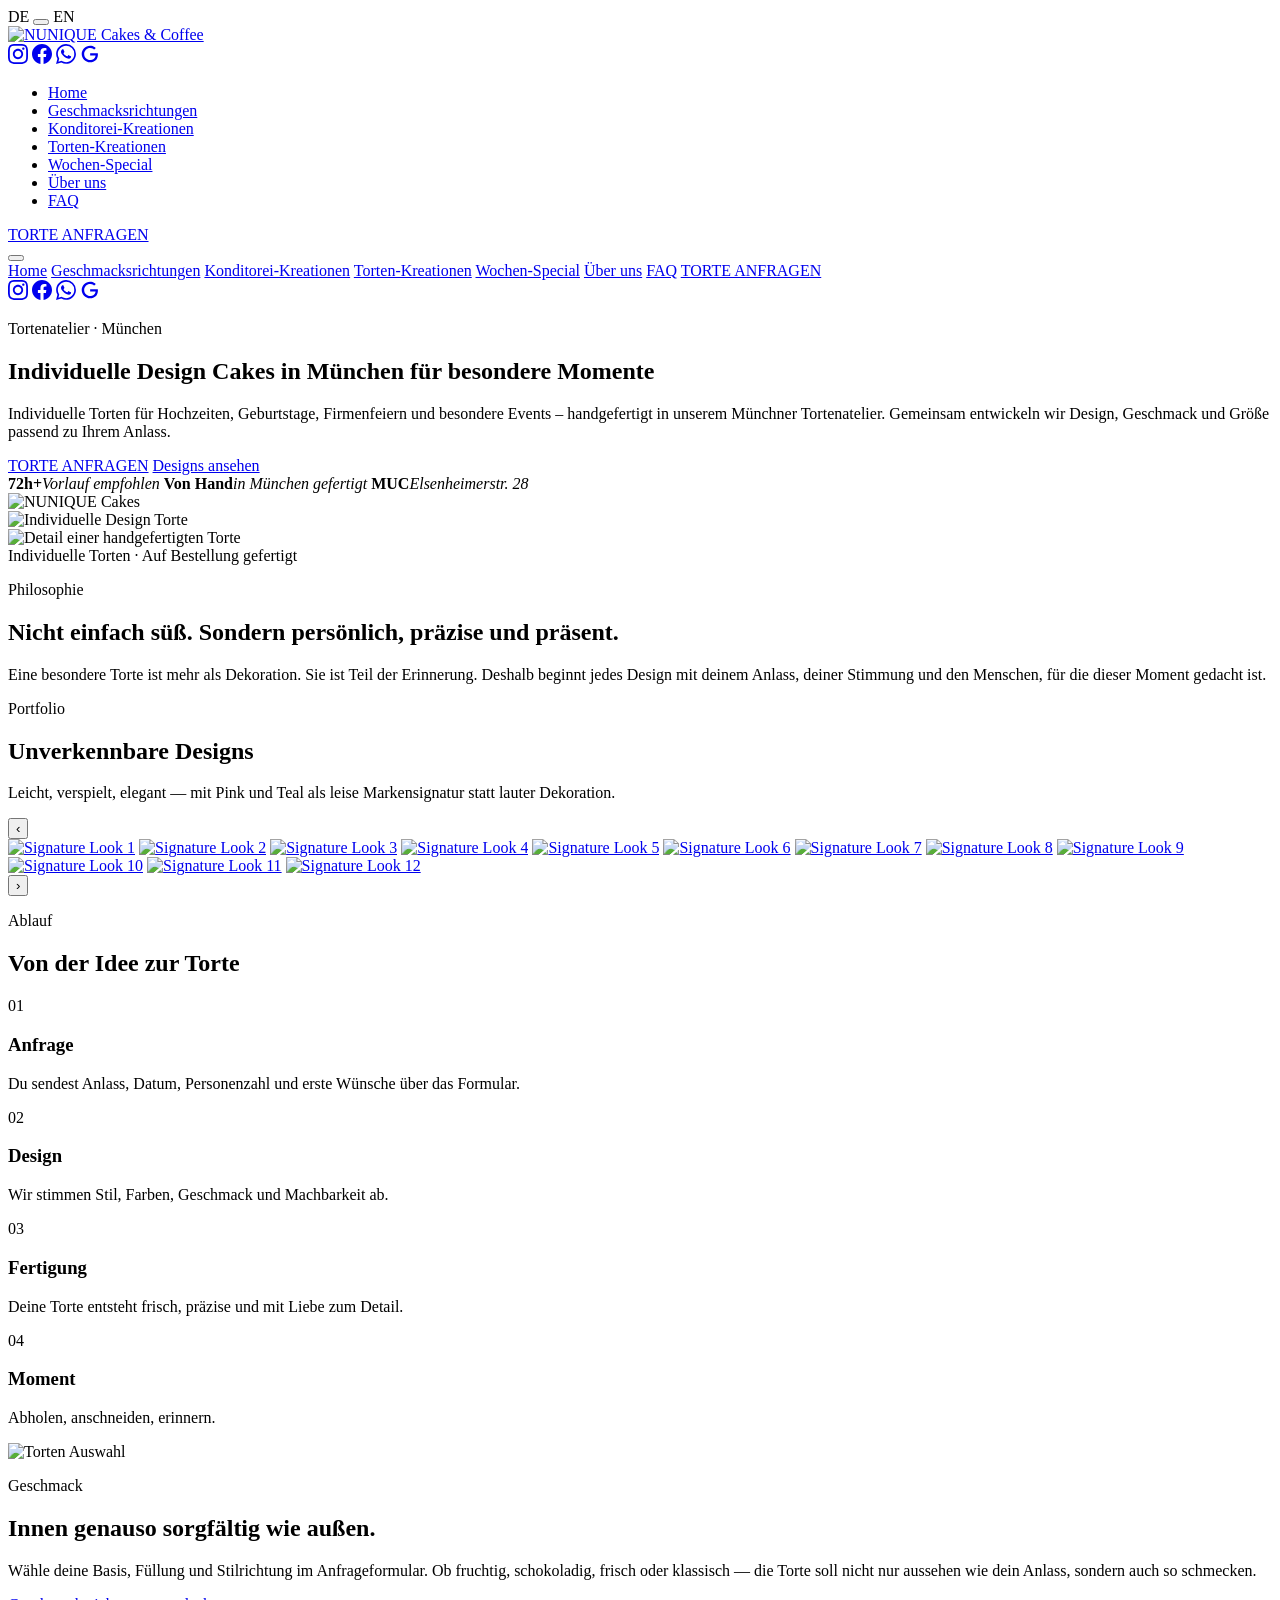
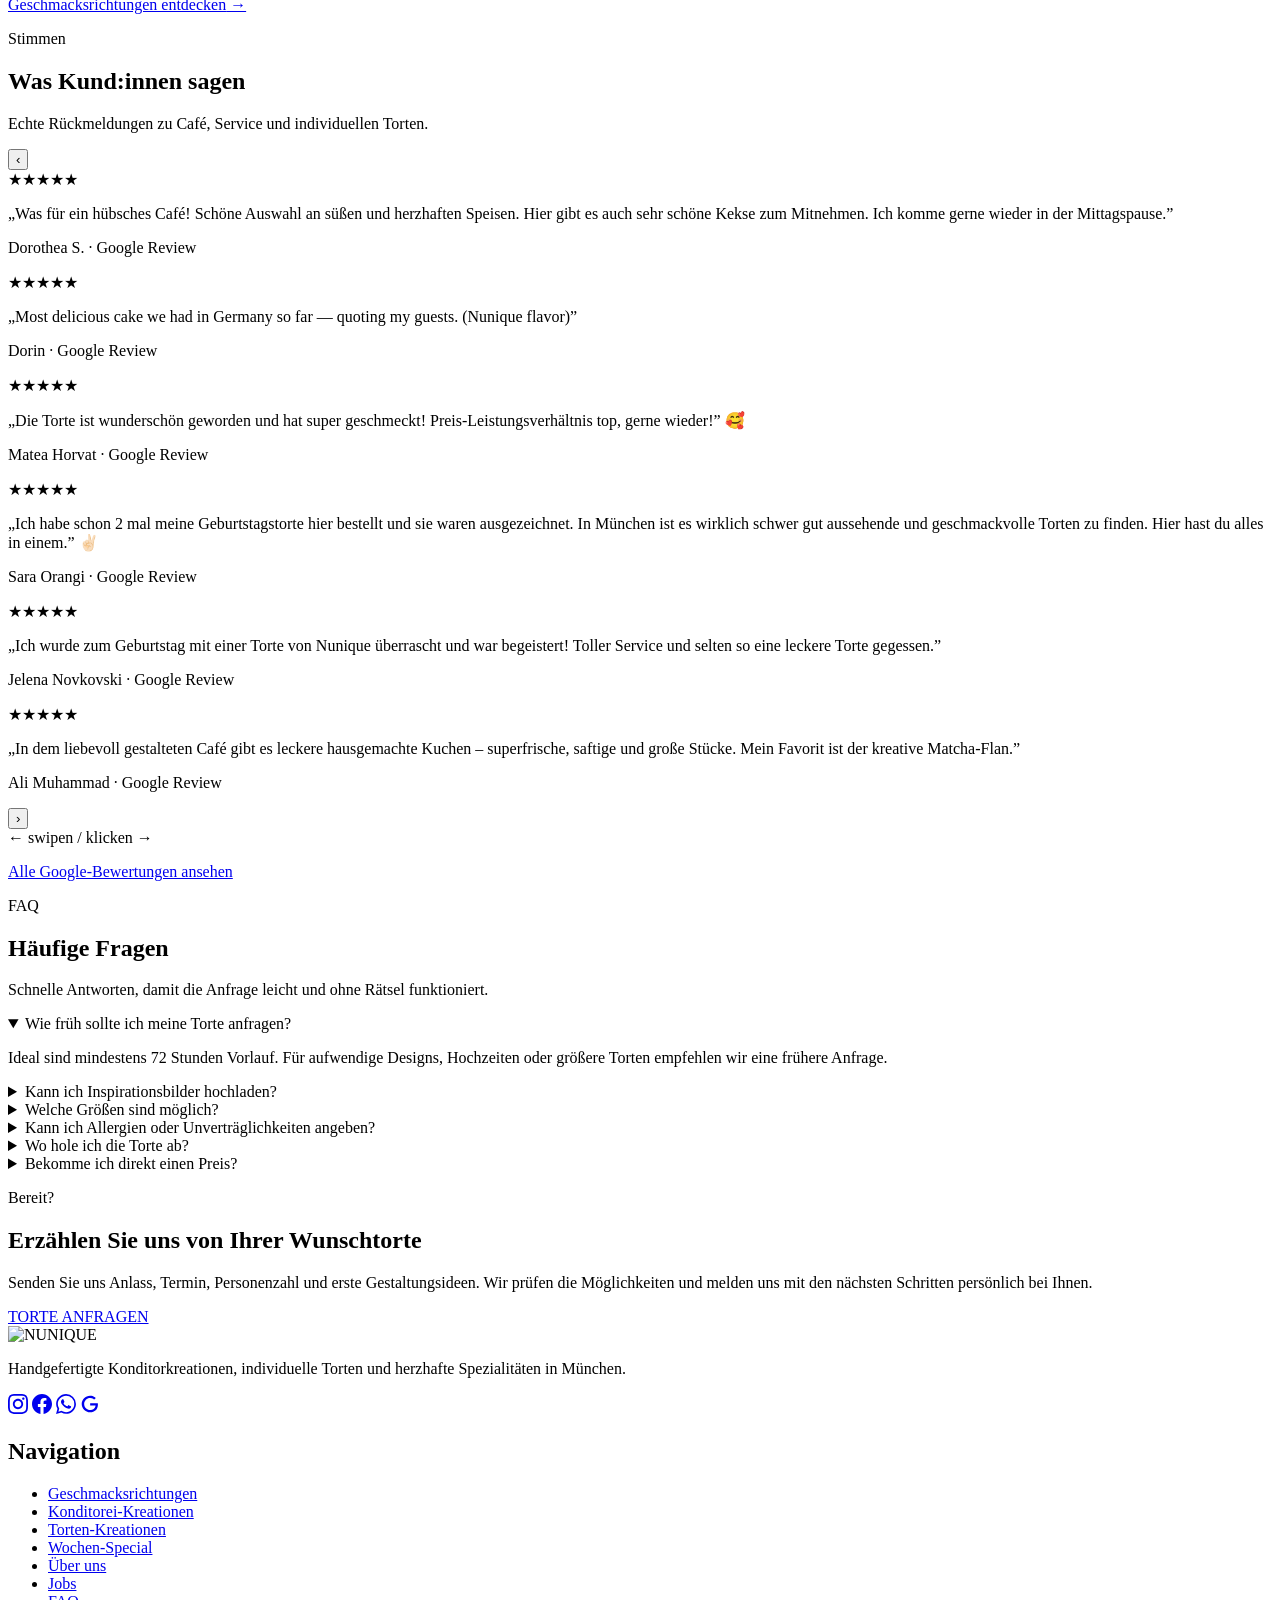
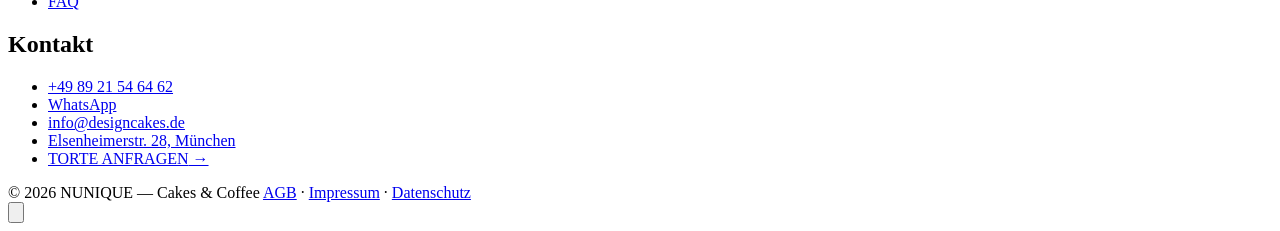
==== index.html @ f68d1206 "Remove lactose-free order option" ====
<!DOCTYPE html>

<html lang="de"><head>
<meta charset="utf-8"/>
<link href="https://munichcakes.de/" rel="canonical"/>
<link href="images/Logo_quadrat_solo.svg" rel="icon" type="image/svg+xml"/>
<meta content="width=device-width, initial-scale=1.0" name="viewport"/>
<link href="fonts/fonts.css" rel="stylesheet">
<title data-de="NUNIQUE Cakes &amp; Coffee München | Hochzeitstorten &amp; Event Cakes" data-en="NUNIQUE Cakes &amp; Coffee Munich | Wedding &amp; Event Cakes">NUNIQUE Cakes &amp; Coffee München | Hochzeitstorten &amp; Event Cakes</title>
<meta content="Handgefertigte Hochzeitstorten, individuelle Torten und Event Cakes in München für Hochzeiten, Firmenfeiern und besondere Anlässe." data-de-content="Handgefertigte Hochzeitstorten, individuelle Torten und Event Cakes in München für Hochzeiten, Firmenfeiern und besondere Anlässe." data-en-content="Handmade wedding cakes, custom cakes and event cakes in Munich for weddings, corporate celebrations and special occasions." name="description"/><meta content="summary_large_image" name="twitter:card"/><meta content="https://munichcakes.de/images/torte5.jpg" property="og:image"/><meta content="https://munichcakes.de/images/torte5.jpg" name="twitter:image"/><meta content="https://munichcakes.de/" property="og:url"/><meta content="website" property="og:type"/><meta content="Handgefertigte Hochzeitstorten, individuelle Torten und Event Cakes in München für Hochzeiten, Firmenfeiern und besondere Anlässe." data-de-content="Handgefertigte Hochzeitstorten, individuelle Torten und Event Cakes in München für Hochzeiten, Firmenfeiern und besondere Anlässe." data-en-content="Handmade wedding cakes, custom cakes and event cakes in Munich for weddings, corporate celebrations and special occasions." property="og:description"/><meta content="NUNIQUE Cakes &amp; Coffee München | Hochzeitstorten &amp; Event Cakes" data-de-content="NUNIQUE Cakes &amp; Coffee München | Hochzeitstorten &amp; Event Cakes" data-en-content="NUNIQUE Cakes &amp; Coffee Munich | Wedding &amp; Event Cakes" property="og:title"/>
<link href="style.css?v=20261020-1" rel="stylesheet"/>
<link href="atelier-iconic.css" rel="stylesheet"/>
<script>
/* Anti-flicker: apply language class before render */
(function(){
    var l=localStorage.getItem('nunique_lang');
    if(l==='en') document.documentElement.setAttribute('data-lang','en');
})();
</script>
<script id="localBusinessData" type="application/ld+json">
{
    "@context":  "https://schema.org",
    "@type":  "Bakery",
    "@id":  "https://munichcakes.de/#business",
    "name":  "NUNIQUE Cakes \u0026 Coffee",
    "url":  "https://munichcakes.de/",
    "image":  "https://munichcakes.de/images/torte5.jpg",
    "logo":  "https://munichcakes.de/images/Logo_quadrat_solo.svg",
    "email":  "info@designcakes.de",
    "telephone":  "+49 89 21 54 64 62",
    "address":  {
                    "@type":  "PostalAddress",
                    "streetAddress":  "Elsenheimerstr. 28",
                    "postalCode":  "80687",
                    "addressLocality":  "München",
                    "addressCountry":  "DE"
                },
    "areaServed":  [
                       "München",
                       "Munich",
                       "München Umgebung"
                   ],
    "servesCuisine":  [
                          "Wedding cakes",
                          "Custom cakes",
                          "Cupcakes",
                          "Patisserie",
                          "Corporate cakes",
                          "Event cakes"
                      ],
    "sameAs":  [
                   "https://www.instagram.com/nunique.cakes",
                   "https://www.facebook.com/NuniqueCakes/",
                   "https://g.page/r/Cd65igMqELdyEBM"
               ]
}
</script>
</head>
<body>
<!-- HEADER -->
<!-- SHARED HEADER START -->
<header class="site-header" id="siteHeader">
<div class="header-top">
<div class="header-top-inner">
<div class="header-lang" id="headerLang">
<span class="lang-label" id="langLabelDE">DE</span>
<button aria-checked="false" aria-label="Sprache wechseln" class="lang-toggle" id="langToggle" role="switch" type="button">
<span class="lang-toggle-thumb"></span>
</button>
<span class="lang-label" id="langLabelEN">EN</span>
</div>
<div class="header-logo">
<a class="active" href="./"><img alt="NUNIQUE Cakes &amp; Coffee" decoding="async" src="images/Logo-lang-lang.svg"/></a>
</div>
<div class="header-social">
<a aria-label="Instagram" href="https://www.instagram.com/nunique.cakes" rel="noopener" target="_blank"><svg fill="currentColor" height="20" viewbox="0 0 24 24" width="20"><path d="M12 2.163c3.204 0 3.584.012 4.85.07 3.252.148 4.771 1.691 4.919 4.919.058 1.265.069 1.645.069 4.849 0 3.205-.012 3.584-.069 4.849-.149 3.225-1.664 4.771-4.919 4.919-1.266.058-1.644.07-4.85.07-3.204 0-3.584-.012-4.849-.07-3.26-.149-4.771-1.699-4.919-4.92-.058-1.265-.07-1.644-.07-4.849 0-3.204.013-3.583.07-4.849.149-3.227 1.664-4.771 4.919-4.919 1.266-.057 1.645-.069 4.849-.069zm0-2.163c-3.259 0-3.667.014-4.947.072-4.358.2-6.78 2.618-6.98 6.98-.059 1.281-.073 1.689-.073 4.948 0 3.259.014 3.668.072 4.948.2 4.358 2.618 6.78 6.98 6.98 1.281.058 1.689.072 4.948.072 3.259 0 3.668-.014 4.948-.072 4.354-.2 6.782-2.618 6.979-6.98.059-1.28.073-1.689.073-4.948 0-3.259-.014-3.667-.072-4.947-.196-4.354-2.617-6.78-6.979-6.98-1.281-.059-1.69-.073-4.949-.073zm0 5.838c-3.403 0-6.162 2.759-6.162 6.162s2.759 6.163 6.162 6.163 6.162-2.759 6.162-6.163c0-3.403-2.759-6.162-6.162-6.162zm0 10.162c-2.209 0-4-1.79-4-4 0-2.209 1.791-4 4-4s4 1.791 4 4c0 2.21-1.791 4-4 4zm6.406-11.845c-.796 0-1.441.645-1.441 1.44s.645 1.44 1.441 1.44c.795 0 1.439-.645 1.439-1.44s-.644-1.44-1.439-1.44z"></path></svg></a>
<a aria-label="Facebook" href="https://www.facebook.com/NuniqueCakes/" rel="noopener" target="_blank"><svg fill="currentColor" height="20" viewbox="0 0 24 24" width="20"><path d="M24 12.073c0-6.627-5.373-12-12-12s-12 5.373-12 12c0 5.99 4.388 10.954 10.125 11.854v-8.385H7.078v-3.47h3.047V9.43c0-3.007 1.792-4.669 4.533-4.669 1.312 0 2.686.235 2.686.235v2.953H15.83c-1.491 0-1.956.925-1.956 1.874v2.25h3.328l-.532 3.47h-2.796v8.385C19.612 23.027 24 18.062 24 12.073z"></path></svg></a>
<a aria-label="WhatsApp" href="https://wa.me/491704742351" rel="noopener" target="_blank"><svg fill="currentColor" height="20" viewbox="0 0 24 24" width="20"><path d="M17.472 14.382c-.297-.149-1.758-.867-2.03-.967-.273-.099-.471-.148-.67.15-.197.297-.767.966-.94 1.164-.173.199-.347.223-.644.075-.297-.15-1.255-.463-2.39-1.475-.883-.788-1.48-1.761-1.653-2.059-.173-.297-.018-.458.13-.606.134-.133.298-.347.446-.52.149-.174.198-.298.298-.497.099-.198.05-.371-.025-.52-.075-.149-.669-1.612-.916-2.207-.242-.579-.487-.5-.669-.51-.173-.008-.371-.01-.57-.01-.198 0-.52.074-.792.372-.272.297-1.04 1.016-1.04 2.479 0 1.462 1.065 2.875 1.213 3.074.149.198 2.096 3.2 5.077 4.487.709.306 1.262.489 1.694.625.712.227 1.36.195 1.871.118.571-.085 1.758-.719 2.006-1.413.248-.694.248-1.289.173-1.413-.074-.124-.272-.198-.57-.347m-5.421 7.403h-.004a9.87 9.87 0 01-5.031-1.378l-.361-.214-3.741.982.998-3.648-.235-.374a9.86 9.86 0 01-1.51-5.26c.001-5.45 4.436-9.884 9.888-9.884 2.64 0 5.122 1.03 6.988 2.898a9.825 9.825 0 012.893 6.994c-.003 5.45-4.437 9.884-9.885 9.884m8.413-18.297A11.815 11.815 0 0012.05 0C5.495 0 .16 5.335.157 11.892c0 2.096.547 4.142 1.588 5.945L.057 24l6.305-1.654a11.882 11.882 0 005.683 1.448h.005c6.554 0 11.89-5.335 11.893-11.893a11.821 11.821 0 00-3.48-8.413z"></path></svg></a>
<a aria-label="Google" href="https://g.page/r/Cd65igMqELdyEBM" rel="noopener" target="_blank"><svg fill="currentColor" height="20" viewbox="0 0 24 24" width="20"><path d="M21.35 11.1H12.18V13.83H18.69C18.36 17.64 15.19 19.27 12.19 19.27C8.36 19.27 5 16.25 5 12C5 7.9 8.2 4.73 12.2 4.73C15.29 4.73 17.1 6.7 17.1 6.7L19 4.72C19 4.72 16.56 2 12.1 2C6.42 2 2.03 6.8 2.03 12C2.03 17.05 6.16 22 12.25 22C17.6 22 21.5 18.33 21.5 12.91C21.5 11.76 21.35 11.1 21.35 11.1Z"></path></svg></a>
</div>
</div>
</div>
<div class="header-nav" id="headerNav">
<div class="header-nav-inner">
<ul class="nav-links">
<li><a href="./">Home</a></li>
<li><a href="flavours"><span data-de="Geschmacksrichtungen" data-en="Flavours">Geschmacksrichtungen</span></a></li>
<li><a href="pastryshop"><span data-de="Konditorei-Kreationen" data-en="Pastry Creations">Konditorei-Kreationen</span></a></li>
<li><a href="cakeshop"><span data-de="Torten-Kreationen" data-en="Cake Creations">Torten-Kreationen</span></a></li>
<li><a href="week-special"><span data-de="Wochen-Special" data-en="Weekly Special">Wochen-Special</span></a></li>
<li><a href="about"><span data-de="Über uns" data-en="About us">Über uns</span></a></li>
<li><a href="./#faq">FAQ</a></li>
</ul>
<div class="nav-below">
<a class="nav-anfragen" href="order"><span data-de="TORTE ANFRAGEN" data-en="REQUEST A CAKE">TORTE ANFRAGEN</span></a>
</div>
</div>
</div>
<button aria-label="Menü" data-de-aria="Menü" data-en-aria="Menu" class="nav-toggle" id="navToggle">
<span></span><span></span><span></span>
</button>
</header>
<!-- SHARED HEADER END -->
<div class="nav-drawer" id="navDrawer">
<a href="./">Home</a>
<a href="flavours"><span data-de="Geschmacksrichtungen" data-en="Flavours">Geschmacksrichtungen</span></a>
<a href="pastryshop"><span data-de="Konditorei-Kreationen" data-en="Pastry Creations">Konditorei-Kreationen</span></a>
<a href="cakeshop"><span data-de="Torten-Kreationen" data-en="Cake Creations">Torten-Kreationen</span></a>
<a href="week-special"><span data-de="Wochen-Special" data-en="Weekly Special">Wochen-Special</span></a>
<a href="about"><span data-de="Über uns" data-en="About us">Über uns</span></a>
<a href="./#faq">FAQ</a>
<a class="nav-cta" href="order"><span data-de="TORTE ANFRAGEN" data-en="REQUEST A CAKE">TORTE ANFRAGEN</span></a>
<div class="drawer-social">
<a aria-label="Instagram" href="https://www.instagram.com/nunique.cakes" rel="noopener" target="_blank"><svg fill="currentColor" height="20" viewbox="0 0 24 24" width="20"><path d="M12 2.163c3.204 0 3.584.012 4.85.07 3.252.148 4.771 1.691 4.919 4.919.058 1.265.069 1.645.069 4.849 0 3.205-.012 3.584-.069 4.849-.149 3.225-1.664 4.771-4.919 4.919-1.266.058-1.644.07-4.85.07-3.204 0-3.584-.012-4.849-.07-3.26-.149-4.771-1.699-4.919-4.92-.058-1.265-.07-1.644-.07-4.849 0-3.204.013-3.583.07-4.849.149-3.227 1.664-4.771 4.919-4.919 1.266-.057 1.645-.069 4.849-.069zm0-2.163c-3.259 0-3.667.014-4.947.072-4.358.2-6.78 2.618-6.98 6.98-.059 1.281-.073 1.689-.073 4.948 0 3.259.014 3.668.072 4.948.2 4.358 2.618 6.78 6.98 6.98 1.281.058 1.689.072 4.948.072 3.259 0 3.668-.014 4.948-.072 4.354-.2 6.782-2.618 6.979-6.98.059-1.28.073-1.689.073-4.948 0-3.259-.014-3.667-.072-4.947-.196-4.354-2.617-6.78-6.979-6.98-1.281-.059-1.69-.073-4.949-.073zm0 5.838c-3.403 0-6.162 2.759-6.162 6.162s2.759 6.163 6.162 6.163 6.162-2.759 6.162-6.163c0-3.403-2.759-6.162-6.162-6.162zm0 10.162c-2.209 0-4-1.79-4-4 0-2.209 1.791-4 4-4s4 1.791 4 4c0 2.21-1.791 4-4 4zm6.406-11.845c-.796 0-1.441.645-1.441 1.44s.645 1.44 1.441 1.44c.795 0 1.439-.645 1.439-1.44s-.644-1.44-1.439-1.44z"></path></svg></a>
<a aria-label="Facebook" href="https://www.facebook.com/NuniqueCakes/" rel="noopener" target="_blank"><svg fill="currentColor" height="20" viewbox="0 0 24 24" width="20"><path d="M24 12.073c0-6.627-5.373-12-12-12s-12 5.373-12 12c0 5.99 4.388 10.954 10.125 11.854v-8.385H7.078v-3.47h3.047V9.43c0-3.007 1.792-4.669 4.533-4.669 1.312 0 2.686.235 2.686.235v2.953H15.83c-1.491 0-1.956.925-1.956 1.874v2.25h3.328l-.532 3.47h-2.796v8.385C19.612 23.027 24 18.062 24 12.073z"></path></svg></a>
<a aria-label="WhatsApp" href="https://wa.me/491704742351" rel="noopener" target="_blank"><svg fill="currentColor" height="20" viewbox="0 0 24 24" width="20"><path d="M17.472 14.382c-.297-.149-1.758-.867-2.03-.967-.273-.099-.471-.148-.67.15-.197.297-.767.966-.94 1.164-.173.199-.347.223-.644.075-.297-.15-1.255-.463-2.39-1.475-.883-.788-1.48-1.761-1.653-2.059-.173-.297-.018-.458.13-.606.134-.133.298-.347.446-.52.149-.174.198-.298.298-.497.099-.198.05-.371-.025-.52-.075-.149-.669-1.612-.916-2.207-.242-.579-.487-.5-.669-.51-.173-.008-.371-.01-.57-.01-.198 0-.52.074-.792.372-.272.297-1.04 1.016-1.04 2.479 0 1.462 1.065 2.875 1.213 3.074.149.198 2.096 3.2 5.077 4.487.709.306 1.262.489 1.694.625.712.227 1.36.195 1.871.118.571-.085 1.758-.719 2.006-1.413.248-.694.248-1.289.173-1.413-.074-.124-.272-.198-.57-.347m-5.421 7.403h-.004a9.87 9.87 0 01-5.031-1.378l-.361-.214-3.741.982.998-3.648-.235-.374a9.86 9.86 0 01-1.51-5.26c.001-5.45 4.436-9.884 9.888-9.884 2.64 0 5.122 1.03 6.988 2.898a9.825 9.825 0 012.893 6.994c-.003 5.45-4.437 9.884-9.885 9.884m8.413-18.297A11.815 11.815 0 0012.05 0C5.495 0 .16 5.335.157 11.892c0 2.096.547 4.142 1.588 5.945L.057 24l6.305-1.654a11.882 11.882 0 005.683 1.448h.005c6.554 0 11.89-5.335 11.893-11.893a11.821 11.821 0 00-3.48-8.413z"></path></svg></a>
<a aria-label="Google" href="https://g.page/r/Cd65igMqELdyEBM" rel="noopener" target="_blank"><svg fill="currentColor" height="20" viewbox="0 0 24 24" width="20"><path d="M21.35 11.1H12.18V13.83H18.69C18.36 17.64 15.19 19.27 12.19 19.27C8.36 19.27 5 16.25 5 12C5 7.9 8.2 4.73 12.2 4.73C15.29 4.73 17.1 6.7 17.1 6.7L19 4.72C19 4.72 16.56 2 12.1 2C6.42 2 2.03 6.8 2.03 12C2.03 17.05 6.16 22 12.25 22C17.6 22 21.5 18.33 21.5 12.91C21.5 11.76 21.35 11.1 21.35 11.1Z"></path></svg></a>
</div>
</div>
<div class="nav-spacer"></div>
<!-- HERO -->
<main class="atelier-page">
<section aria-labelledby="atelierHeroTitle" class="atelier-hero">
<div class="atelier-orb atelier-orb-pink"></div>
<div class="atelier-orb atelier-orb-teal"></div>
<div class="atelier-hero-grid">
<div class="atelier-copy fade-up">
<p class="atelier-kicker"><span data-de="Tortenatelier · München" data-en="Cake atelier · Munich">Tortenatelier · München</span></p>
<h1 id="atelierHeroTitle"><span data-de="Individuelle Design Cakes in München für besondere Momente" data-en="Custom design cakes in Munich for special moments">Individuelle Design Cakes in München für besondere Momente</span></h1>
<p class="atelier-lead"><span data-de="Individuelle Torten für Hochzeiten, Geburtstage, Firmenfeiern und besondere Events – handgefertigt in unserem Münchner Tortenatelier. Gemeinsam entwickeln wir Design, Geschmack und Größe passend zu Ihrem Anlass." data-en="Custom cakes for weddings, birthdays, corporate celebrations and special events, handcrafted in our Munich cake atelier. Together, we develop the design, flavour and size to suit your occasion.">Individuelle Torten für Hochzeiten, Geburtstage, Firmenfeiern und besondere Events – handgefertigt in unserem Münchner Tortenatelier. Gemeinsam entwickeln wir Design, Geschmack und Größe passend zu Ihrem Anlass.</span></p>
<div class="atelier-actions">
<a class="btn btn-primary" href="order"><span data-de="TORTE ANFRAGEN" data-en="REQUEST A CAKE">TORTE ANFRAGEN</span></a>
<a class="btn btn-ghost" href="#portfolio"><span data-de="Designs ansehen" data-en="View designs">Designs ansehen</span></a>
</div>
<div class="atelier-proof">
<span><strong>72h+</strong><em data-de="Vorlauf empfohlen" data-en="lead time recommended">Vorlauf empfohlen</em></span>
<span><strong data-de="Von Hand" data-en="By hand">Von Hand</strong><em data-de="in München gefertigt" data-en="crafted in Munich">in München gefertigt</em></span>
<span><strong>MUC</strong><em data-de="Elsenheimerstr. 28" data-en="Elsenheimerstr. 28">Elsenheimerstr. 28</em></span>
</div>
</div>
<div class="atelier-visual fade-up">
<div class="atelier-logo-mark"><img alt="NUNIQUE Cakes" decoding="async" height="1440" src="images/torte6.jpg" width="1440"/></div>
<div class="hero-photo hero-photo-main"><img alt="Individuelle Design Torte" data-de-alt="Individuelle Design Torte" data-en-alt="Custom design cake" decoding="async" fetchpriority="high" height="1440" src="images/torte5.jpg" width="1440"/></div>
<div class="hero-photo hero-photo-small"><img alt="Detail einer handgefertigten Torte" data-de-alt="Detail einer handgefertigten Torte" data-en-alt="Detail of a handmade cake" decoding="async" height="1920" loading="lazy" src="images/torte11.jpg" width="1440"/></div>
<div class="atelier-note"><span data-de="Individuelle Torten · Auf Bestellung gefertigt" data-en="Bespoke cakes · crafted to order">Individuelle Torten · Auf Bestellung gefertigt</span></div>
</div>
</div>
</section>
<section class="atelier-manifesto">
<div class="manifesto-inner fade-up">
<p class="atelier-kicker"><span data-de="Philosophie" data-en="Philosophy">Philosophie</span></p>
<h2><span data-de="Nicht einfach süß. Sondern persönlich, präzise und präsent." data-en="Not simply sweet. Personal, precise and present.">Nicht einfach süß. Sondern persönlich, präzise und präsent.</span></h2>
<p><span data-de="Eine besondere Torte ist mehr als Dekoration. Sie ist Teil der Erinnerung. Deshalb beginnt jedes Design mit deinem Anlass, deiner Stimmung und den Menschen, für die dieser Moment gedacht ist." data-en="A special cake is more than decoration. It becomes part of the memory. Every design begins with your occasion, your mood and the people the moment is made for.">Eine besondere Torte ist mehr als Dekoration. Sie ist Teil der Erinnerung. Deshalb beginnt jedes Design mit deinem Anlass, deiner Stimmung und den Menschen, für die dieser Moment gedacht ist.</span></p>
</div>
</section>
<section class="atelier-section" id="portfolio">
<div class="atelier-section-head fade-up">
<p class="atelier-kicker"><span data-de="Portfolio" data-en="Portfolio">Portfolio</span></p>
<h2><span data-de="Unverkennbare Designs" data-en="Signature Looks">Unverkennbare Designs</span></h2>
<p><span data-de="Leicht, verspielt, elegant — mit Pink und Teal als leise Markensignatur statt lauter Dekoration." data-en="Light, playful, elegant — with pink and teal as a soft brand signature rather than loud decoration.">Leicht, verspielt, elegant — mit Pink und Teal als leise Markensignatur statt lauter Dekoration.</span></p>
</div>
<div class="portfolio-carousel fade-up" data-carousel="">
<button aria-label="Vorherige Bilder" class="carousel-arrow carousel-prev" type="button">‹</button>
<div class="portfolio-track carousel-track">
<a class="portfolio-card lightbox" data-caption="Signature Look 1" href="images/torte1.jpg"><img alt="Signature Look 1" decoding="async" height="1800" loading="lazy" src="images/torte1.jpg" width="1440"/></a>
<a class="portfolio-card lightbox" data-caption="Signature Look 2" href="images/torte2.jpg"><img alt="Signature Look 2" decoding="async" height="1440" loading="lazy" src="images/torte2.jpg" width="1440"/></a>
<a class="portfolio-card lightbox" data-caption="Signature Look 3" href="images/torte3.jpg"><img alt="Signature Look 3" decoding="async" height="1439" loading="lazy" src="images/torte3.jpg" width="1440"/></a>
<a class="portfolio-card lightbox" data-caption="Signature Look 4" href="images/torte4.jpg"><img alt="Signature Look 4" decoding="async" height="1439" loading="lazy" src="images/torte4.jpg" width="1440"/></a>
<a class="portfolio-card lightbox" data-caption="Signature Look 5" href="images/torte5.jpg"><img alt="Signature Look 5" decoding="async" height="1440" loading="lazy" src="images/torte5.jpg" width="1440"/></a>
<a class="portfolio-card lightbox" data-caption="Signature Look 6" href="images/torte6.jpg"><img alt="Signature Look 6" decoding="async" height="1440" loading="lazy" src="images/torte6.jpg" width="1440"/></a>
<a class="portfolio-card lightbox" data-caption="Signature Look 7" href="images/torte7.jpg"><img alt="Signature Look 7" decoding="async" height="1920" loading="lazy" src="images/torte7.jpg" width="1440"/></a>
<a class="portfolio-card lightbox" data-caption="Signature Look 8" href="images/torte8.jpg"><img alt="Signature Look 8" decoding="async" height="1920" loading="lazy" src="images/torte8.jpg" width="1440"/></a>
<a class="portfolio-card lightbox" data-caption="Signature Look 9" href="images/torte9.jpg"><img alt="Signature Look 9" decoding="async" height="1800" loading="lazy" src="images/torte9.jpg" width="1440"/></a>
<a class="portfolio-card lightbox" data-caption="Signature Look 10" href="images/torte10.jpg"><img alt="Signature Look 10" decoding="async" height="1440" loading="lazy" src="images/torte10.jpg" width="1152"/></a>
<a class="portfolio-card lightbox" data-caption="Signature Look 11" href="images/torte11.jpg"><img alt="Signature Look 11" decoding="async" height="1920" loading="lazy" src="images/torte11.jpg" width="1440"/></a>
<a class="portfolio-card lightbox" data-caption="Signature Look 12" href="images/torte12.jpg"><img alt="Signature Look 12" decoding="async" height="1440" loading="lazy" src="images/torte12.jpg" width="1080"/></a>
</div>
<button aria-label="Weitere Bilder" class="carousel-arrow carousel-next" type="button">›</button>
</div>
</section>
<section class="atelier-section process-section">
<div class="atelier-section-head fade-up">
<p class="atelier-kicker"><span data-de="Ablauf" data-en="Process">Ablauf</span></p>
<h2><span data-de="Von der Idee zur Torte" data-en="From idea to cake">Von der Idee zur Torte</span></h2>
</div>
<div class="process-grid fade-up">
<article><span>01</span><h3><span data-de="Anfrage" data-en="Inquiry">Anfrage</span></h3><p><span data-de="Du sendest Anlass, Datum, Personenzahl und erste Wünsche über das Formular." data-en="Send occasion, date, guest count and first ideas through the form.">Du sendest Anlass, Datum, Personenzahl und erste Wünsche über das Formular.</span></p></article>
<article><span>02</span><h3><span data-de="Design" data-en="Design">Design</span></h3><p><span data-de="Wir stimmen Stil, Farben, Geschmack und Machbarkeit ab." data-en="We align style, colours, flavour and feasibility.">Wir stimmen Stil, Farben, Geschmack und Machbarkeit ab.</span></p></article>
<article><span>03</span><h3><span data-de="Fertigung" data-en="Crafting">Fertigung</span></h3><p><span data-de="Deine Torte entsteht frisch, präzise und mit Liebe zum Detail." data-en="Your cake is made fresh, precisely and with attention to detail.">Deine Torte entsteht frisch, präzise und mit Liebe zum Detail.</span></p></article>
<article><span>04</span><h3><span data-de="Moment" data-en="Moment">Moment</span></h3><p><span data-de="Abholen, anschneiden, erinnern." data-en="Collect, cut, remember.">Abholen, anschneiden, erinnern.</span></p></article>
</div>
</section>
<section class="atelier-split">
<div class="split-image fade-up visible"><img alt="Torten Auswahl" data-de-alt="Torten Auswahl" data-en-alt="Cake selection" decoding="async" height="1800" loading="lazy" src="images/torte.webp" width="1440"/></div>
<div class="split-copy fade-up">
<p class="atelier-kicker"><span data-de="Geschmack" data-en="Flavour">Geschmack</span></p>
<h2><span data-de="Innen genauso sorgfältig wie außen." data-en="As considered inside as outside.">Innen genauso sorgfältig wie außen.</span></h2>
<p><span data-de="Wähle deine Basis, Füllung und Stilrichtung im Anfrageformular. Ob fruchtig, schokoladig, frisch oder klassisch — die Torte soll nicht nur aussehen wie dein Anlass, sondern auch so schmecken." data-en="Choose your base, filling and style direction in the inquiry form. Fruity, chocolatey, fresh or classic — the cake should not only look like your occasion, but taste like it too.">Wähle deine Basis, Füllung und Stilrichtung im Anfrageformular. Ob fruchtig, schokoladig, frisch oder klassisch — die Torte soll nicht nur aussehen wie dein Anlass, sondern auch so schmecken.</span></p>
<a class="text-link" href="flavours"><span data-de="Geschmacksrichtungen entdecken" data-en="Explore flavours">Geschmacksrichtungen entdecken</span> →</a>
</div>
</section>
<section class="atelier-section reviews-section" id="reviews">
<div class="atelier-section-head fade-up">
<p class="atelier-kicker"><span data-de="Stimmen" data-en="Testimonials">Stimmen</span></p>
<h2><span data-de="Was Kund:innen sagen" data-en="What customers say">Was Kund:innen sagen</span></h2>
<p><span data-de="Echte Rückmeldungen zu Café, Service und individuellen Torten." data-en="Real feedback on the café, service and bespoke cakes.">Echte Rückmeldungen zu Café, Service und individuellen Torten.</span></p>
</div>
<div class="review-carousel fade-up" data-carousel="">
<button aria-label="Vorherige Bewertung" class="carousel-arrow carousel-prev" type="button">‹</button>
<div class="review-track carousel-track" id="reviewsTrack">
<article class="review-card"><div class="stars">★★★★★</div><p class="review-text"><span data-de="„Was für ein hübsches Café! Schöne Auswahl an süßen und herzhaften Speisen. Hier gibt es auch sehr schöne Kekse zum Mitnehmen. Ich komme gerne wieder in der Mittagspause.”" data-en="‘What a lovely café! Nice selection of sweet and savoury dishes. They also have very beautiful cookies to take away. I’ll gladly come back during my lunch break.’">„Was für ein hübsches Café! Schöne Auswahl an süßen und herzhaften Speisen. Hier gibt es auch sehr schöne Kekse zum Mitnehmen. Ich komme gerne wieder in der Mittagspause.”</span></p><p class="review-author">Dorothea S. · Google Review</p></article>
<article class="review-card"><div class="stars">★★★★★</div><p class="review-text">„Most delicious cake we had in Germany so far — quoting my guests. (Nunique flavor)”</p><p class="review-author">Dorin · Google Review</p></article>
<article class="review-card"><div class="stars">★★★★★</div><p class="review-text"><span data-de="„Die Torte ist wunderschön geworden und hat super geschmeckt! Preis-Leistungsverhältnis top, gerne wieder!” 🥰" data-en="‘The cake turned out beautifully and tasted amazing. Great value for money — gladly again!’ 🥰">„Die Torte ist wunderschön geworden und hat super geschmeckt! Preis-Leistungsverhältnis top, gerne wieder!” 🥰</span></p><p class="review-author">Matea Horvat · Google Review</p></article>
<article class="review-card"><div class="stars">★★★★★</div><p class="review-text"><span data-de="„Ich habe schon 2 mal meine Geburtstagstorte hier bestellt und sie waren ausgezeichnet. In München ist es wirklich schwer gut aussehende und geschmackvolle Torten zu finden. Hier hast du alles in einem.” ✌🏻" data-en="‘I have already ordered my birthday cake here twice and they were excellent. In Munich it is really hard to find cakes that look good and taste good. Here you get everything in one.’ ✌🏻">„Ich habe schon 2 mal meine Geburtstagstorte hier bestellt und sie waren ausgezeichnet. In München ist es wirklich schwer gut aussehende und geschmackvolle Torten zu finden. Hier hast du alles in einem.” ✌🏻</span></p><p class="review-author">Sara Orangi · Google Review</p></article>
<article class="review-card"><div class="stars">★★★★★</div><p class="review-text"><span data-de="„Ich wurde zum Geburtstag mit einer Torte von Nunique überrascht und war begeistert! Toller Service und selten so eine leckere Torte gegessen.”" data-en="‘I was surprised with a cake from Nunique for my birthday and was thrilled. Great service and rarely have I eaten such a delicious cake.’">„Ich wurde zum Geburtstag mit einer Torte von Nunique überrascht und war begeistert! Toller Service und selten so eine leckere Torte gegessen.”</span></p><p class="review-author">Jelena Novkovski · Google Review</p></article>
<article class="review-card"><div class="stars">★★★★★</div><p class="review-text"><span data-de="„In dem liebevoll gestalteten Café gibt es leckere hausgemachte Kuchen – superfrische, saftige und große Stücke. Mein Favorit ist der kreative Matcha-Flan.”" data-en="‘The lovingly designed café offers delicious homemade cakes — super fresh, moist and generous slices. My favourite is the creative matcha flan.’">„In dem liebevoll gestalteten Café gibt es leckere hausgemachte Kuchen – superfrische, saftige und große Stücke. Mein Favorit ist der kreative Matcha-Flan.”</span></p><p class="review-author">Ali Muhammad · Google Review</p></article>
</div>
<button aria-label="Weitere Bewertung" class="carousel-arrow carousel-next" type="button">›</button>
</div>
<div class="carousel-hint">← swipen / klicken →</div>
<p class="review-source-link"><a href="https://g.page/r/Cd65igMqELdyEBM" rel="noopener" target="_blank"><span data-de="Alle Google-Bewertungen ansehen" data-en="View all Google reviews">Alle Google-Bewertungen ansehen</span></a></p>
</section>
<section class="atelier-section faq-section" id="faq">
<div class="atelier-section-head fade-up">
<p class="atelier-kicker"><span data-de="FAQ" data-en="FAQ">FAQ</span></p>
<h2><span data-de="Häufige Fragen" data-en="Frequently asked questions">Häufige Fragen</span></h2>
<p><span data-de="Schnelle Antworten, damit die Anfrage leicht und ohne Rätsel funktioniert." data-en="Quick answers to make your inquiry easy and straightforward.">Schnelle Antworten, damit die Anfrage leicht und ohne Rätsel funktioniert.</span></p>
</div>
<div class="faq-accordion fade-up" data-faq-accordion="">
<details class="faq-item" open="">
<summary><span data-de="Wie früh sollte ich meine Torte anfragen?" data-en="How early should I request my cake?">Wie früh sollte ich meine Torte anfragen?</span><b aria-hidden="true"></b></summary>
<p><span data-de="Ideal sind mindestens 72 Stunden Vorlauf. Für aufwendige Designs, Hochzeiten oder größere Torten empfehlen wir eine frühere Anfrage." data-en="Ideally, please allow at least 72 hours. For elaborate designs, weddings or larger cakes, we recommend getting in touch earlier.">Ideal sind mindestens 72 Stunden Vorlauf. Für aufwendige Designs, Hochzeiten oder größere Torten empfehlen wir eine frühere Anfrage.</span></p>
</details>
<details class="faq-item">
<summary><span data-de="Kann ich Inspirationsbilder hochladen?" data-en="Can I upload inspiration images?">Kann ich Inspirationsbilder hochladen?</span><b aria-hidden="true"></b></summary>
<p><span data-de="Ja. Im Anfrageformular kannst du mehrere Bilder hochladen, damit Stil, Farben und Stimmung besser abgestimmt werden können." data-en="Yes. You can upload multiple images in the inquiry form so we can better understand the style, colours and mood you have in mind.">Ja. Im Anfrageformular kannst du mehrere Bilder hochladen, damit Stil, Farben und Stimmung besser abgestimmt werden können.</span></p>
</details>
<details class="faq-item">
<summary><span data-de="Welche Größen sind möglich?" data-en="What sizes are possible?">Welche Größen sind möglich?</span><b aria-hidden="true"></b></summary>
<p><span data-de="Im Formular findest du schnelle Größenoptionen von 8–10 bis 28–30 Personen. Für größere oder mehrstöckige Torten gibt es die Option „Individuell”." data-en="The form includes quick size options from 8–10 to 28–30 people. For larger or tiered cakes, choose the custom option.">Im Formular findest du schnelle Größenoptionen von 8–10 bis 28–30 Personen. Für größere oder mehrstöckige Torten gibt es die Option „Individuell”.</span></p>
</details>
<details class="faq-item">
<summary><span data-de="Kann ich Allergien oder Unverträglichkeiten angeben?" data-en="Can I mention allergies or intolerances?">Kann ich Allergien oder Unverträglichkeiten angeben?</span><b aria-hidden="true"></b></summary>
<p><span data-de="Ja. Glutenfrei, nussfrei, eifrei, vegan und eigene Hinweise können direkt im Formular ausgewählt werden." data-en="Yes. Gluten-free, nut-free, egg-free, vegan and custom notes can be selected directly in the form.">Ja. Glutenfrei, nussfrei, eifrei, vegan und eigene Hinweise können direkt im Formular ausgewählt werden.</span></p>
</details>
<details class="faq-item">
<summary><span data-de="Wo hole ich die Torte ab?" data-en="Where do I pick up the cake?">Wo hole ich die Torte ab?</span><b aria-hidden="true"></b></summary>
<p><span data-de="Die Abholung erfolgt in der Elsenheimerstr. 28 in München. Der genaue Termin wird nach deiner Anfrage bestätigt." data-en="Pickup is at Elsenheimerstr. 28 in Munich. The exact time will be confirmed after your inquiry.">Die Abholung erfolgt in der Elsenheimerstr. 28 in München. Der genaue Termin wird nach deiner Anfrage bestätigt.</span></p>
</details>
<details class="faq-item">
<summary><span data-de="Bekomme ich direkt einen Preis?" data-en="Will I receive a price immediately?">Bekomme ich direkt einen Preis?</span><b aria-hidden="true"></b></summary>
<p><span data-de="Da jede Design-Torte individuell ist, erstellen wir nach deiner Anfrage ein passendes Angebot auf Basis von Größe, Design und Aufwand." data-en="Because every design cake is individual, we prepare a tailored quote after your inquiry based on size, design and complexity.">Da jede Design-Torte individuell ist, erstellen wir nach deiner Anfrage ein passendes Angebot auf Basis von Größe, Design und Aufwand.</span></p>
</details>
</div>
</section>
<section class="atelier-final-cta fade-up">
<p class="atelier-kicker"><span data-de="Bereit?" data-en="Ready?">Bereit?</span></p>
<h2><span data-de="Erzählen Sie uns von Ihrer Wunschtorte" data-en="Tell us about your dream cake">Erzählen Sie uns von Ihrer Wunschtorte</span></h2>
<p class="atelier-cta-copy"><span data-de="Senden Sie uns Anlass, Termin, Personenzahl und erste Gestaltungsideen. Wir prüfen die Möglichkeiten und melden uns mit den nächsten Schritten persönlich bei Ihnen." data-en="Send us the occasion, date, number of guests and your first design ideas. We will review the possibilities and contact you personally with the next steps.">Senden Sie uns Anlass, Termin, Personenzahl und erste Gestaltungsideen. Wir prüfen die Möglichkeiten und melden uns mit den nächsten Schritten persönlich bei Ihnen.</span></p>
<a class="btn btn-primary" href="order"><span data-de="TORTE ANFRAGEN" data-en="REQUEST A CAKE">TORTE ANFRAGEN</span></a>
</section>
</main>
<!-- FOOTER -->
<!-- SHARED FOOTER START -->
<footer>
<div class="footer-inner">
<div class="footer-brand">
<img alt="NUNIQUE" decoding="async" src="images/Logo-lang-lang.svg"/>
<p><span data-de="Handgefertigte Konditorkreationen, individuelle Torten und herzhafte Spezialitäten in München." data-en="Handcrafted pastry creations, bespoke cakes and savoury specialities in Munich.">Handgefertigte Konditorkreationen, individuelle Torten und herzhafte Spezialitäten in München.</span></p>
<div class="social-icons">
<a aria-label="Instagram" href="https://www.instagram.com/nunique.cakes" rel="noopener" target="_blank"><svg fill="currentColor" height="20" viewbox="0 0 24 24" width="20"><path d="M12 2.163c3.204 0 3.584.012 4.85.07 3.252.148 4.771 1.691 4.919 4.919.058 1.265.069 1.645.069 4.849 0 3.205-.012 3.584-.069 4.849-.149 3.225-1.664 4.771-4.919 4.919-1.266.058-1.644.07-4.85.07-3.204 0-3.584-.012-4.849-.07-3.26-.149-4.771-1.699-4.919-4.92-.058-1.265-.07-1.644-.07-4.849 0-3.204.013-3.583.07-4.849.149-3.227 1.664-4.771 4.919-4.919 1.266-.057 1.645-.069 4.849-.069zm0-2.163c-3.259 0-3.667.014-4.947.072-4.358.2-6.78 2.618-6.98 6.98-.059 1.281-.073 1.689-.073 4.948 0 3.259.014 3.668.072 4.948.2 4.358 2.618 6.78 6.98 6.98 1.281.058 1.689.072 4.948.072 3.259 0 3.668-.014 4.948-.072 4.354-.2 6.782-2.618 6.979-6.98.059-1.28.073-1.689.073-4.948 0-3.259-.014-3.667-.072-4.947-.196-4.354-2.617-6.78-6.979-6.98-1.281-.059-1.69-.073-4.949-.073zm0 5.838c-3.403 0-6.162 2.759-6.162 6.162s2.759 6.163 6.162 6.163 6.162-2.759 6.162-6.163c0-3.403-2.759-6.162-6.162-6.162zm0 10.162c-2.209 0-4-1.79-4-4 0-2.209 1.791-4 4-4s4 1.791 4 4c0 2.21-1.791 4-4 4zm6.406-11.845c-.796 0-1.441.645-1.441 1.44s.645 1.44 1.441 1.44c.795 0 1.439-.645 1.439-1.44s-.644-1.44-1.439-1.44z"></path></svg></a>
<a aria-label="Facebook" href="https://www.facebook.com/NuniqueCakes/" rel="noopener" target="_blank"><svg fill="currentColor" height="20" viewbox="0 0 24 24" width="20"><path d="M24 12.073c0-6.627-5.373-12-12-12s-12 5.373-12 12c0 5.99 4.388 10.954 10.125 11.854v-8.385H7.078v-3.47h3.047V9.43c0-3.007 1.792-4.669 4.533-4.669 1.312 0 2.686.235 2.686.235v2.953H15.83c-1.491 0-1.956.925-1.956 1.874v2.25h3.328l-.532 3.47h-2.796v8.385C19.612 23.027 24 18.062 24 12.073z"></path></svg></a>
<a aria-label="WhatsApp" href="https://wa.me/491704742351" rel="noopener" target="_blank"><svg fill="currentColor" height="20" viewbox="0 0 24 24" width="20"><path d="M17.472 14.382c-.297-.149-1.758-.867-2.03-.967-.273-.099-.471-.148-.67.15-.197.297-.767.966-.94 1.164-.173.199-.347.223-.644.075-.297-.15-1.255-.463-2.39-1.475-.883-.788-1.48-1.761-1.653-2.059-.173-.297-.018-.458.13-.606.134-.133.298-.347.446-.52.149-.174.198-.298.298-.497.099-.198.05-.371-.025-.52-.075-.149-.669-1.612-.916-2.207-.242-.579-.487-.5-.669-.51-.173-.008-.371-.01-.57-.01-.198 0-.52.074-.792.372-.272.297-1.04 1.016-1.04 2.479 0 1.462 1.065 2.875 1.213 3.074.149.198 2.096 3.2 5.077 4.487.709.306 1.262.489 1.694.625.712.227 1.36.195 1.871.118.571-.085 1.758-.719 2.006-1.413.248-.694.248-1.289.173-1.413-.074-.124-.272-.198-.57-.347m-5.421 7.403h-.004a9.87 9.87 0 01-5.031-1.378l-.361-.214-3.741.982.998-3.648-.235-.374a9.86 9.86 0 01-1.51-5.26c.001-5.45 4.436-9.884 9.888-9.884 2.64 0 5.122 1.03 6.988 2.898a9.825 9.825 0 012.893 6.994c-.003 5.45-4.437 9.884-9.885 9.884m8.413-18.297A11.815 11.815 0 0012.05 0C5.495 0 .16 5.335.157 11.892c0 2.096.547 4.142 1.588 5.945L.057 24l6.305-1.654a11.882 11.882 0 005.683 1.448h.005c6.554 0 11.89-5.335 11.893-11.893a11.821 11.821 0 00-3.48-8.413z"></path></svg></a>
<a aria-label="Google" href="https://g.page/r/Cd65igMqELdyEBM" rel="noopener" target="_blank"><svg fill="currentColor" height="20" viewbox="0 0 24 24" width="20"><path d="M21.35 11.1H12.18V13.83H18.69C18.36 17.64 15.19 19.27 12.19 19.27C8.36 19.27 5 16.25 5 12C5 7.9 8.2 4.73 12.2 4.73C15.29 4.73 17.1 6.7 17.1 6.7L19 4.72C19 4.72 16.56 2 12.1 2C6.42 2 2.03 6.8 2.03 12C2.03 17.05 6.16 22 12.25 22C17.6 22 21.5 18.33 21.5 12.91C21.5 11.76 21.35 11.1 21.35 11.1Z"></path></svg></a>
</div>
</div>
<div>
<h2><span data-de="Navigation" data-en="Navigation">Navigation</span></h2>
<ul>
<li><a href="flavours"><span data-de="Geschmacksrichtungen" data-en="Flavours">Geschmacksrichtungen</span></a></li>
<li><a href="pastryshop"><span data-de="Konditorei-Kreationen" data-en="Pastry Creations">Konditorei-Kreationen</span></a></li>
<li><a href="cakeshop"><span data-de="Torten-Kreationen" data-en="Cake Creations">Torten-Kreationen</span></a></li>
<li><a href="week-special"><span data-de="Wochen-Special" data-en="Weekly Special">Wochen-Special</span></a></li>
<li><a href="about"><span data-de="Über uns" data-en="About us">Über uns</span></a></li>
<li><a href="jobs">Jobs</a></li>
<li><a href="./#faq">FAQ</a></li>
</ul>
</div>
<div>
<h2><span data-de="Kontakt" data-en="Contact">Kontakt</span></h2>
<ul>
<li><a href="tel:+498921546462">+49 89 21 54 64 62</a></li>
<li><a href="https://wa.me/491704742351">WhatsApp</a></li>
<li><a href="mailto:info@designcakes.de">info@designcakes.de</a></li>
<li><a href="https://g.page/r/Cd65igMqELdyEBM" rel="noopener" target="_blank"><span data-de="Elsenheimerstr. 28, München" data-en="Elsenheimerstr. 28, Munich">Elsenheimerstr. 28, München</span></a></li>
<li><a href="order"><span data-de="TORTE ANFRAGEN" data-en="REQUEST A CAKE">TORTE ANFRAGEN</span> →</a></li>
</ul>
</div>
</div>
<div class="footer-bottom">
<span>© 2026 NUNIQUE — Cakes &amp; Coffee</span>
<span><a href="agb"><span data-de="AGB" data-en="T&amp;Cs">AGB</span></a> · <a href="impressum"><span data-de="Impressum" data-en="Imprint">Impressum</span></a> · <a href="datenschutz"><span data-de="Datenschutz" data-en="Privacy">Datenschutz</span></a></span>
</div>
</footer>
<!-- SHARED FOOTER END -->
<!-- SCROLL TO TOP -->
<button aria-label="Zurück nach oben" id="scrollTopBtn" title="Zurück nach oben">
<svg aria-hidden="true" focusable="false" viewbox="0 0 24 24"><path d="M12 5.75 4.75 13l1.42 1.42L11 9.58V20h2V9.58l4.83 4.84L19.25 13 12 5.75Z"></path></svg>
</button>
<!-- LIGHTBOX -->
<dialog aria-label="Bildergalerie" class="lightbox-overlay" id="lightboxOverlay">
<button aria-label="Schließen" class="lightbox-close" id="lightboxClose">✕</button>
<button aria-label="Vorheriges Bild" class="lightbox-nav lightbox-prev" id="lightboxPrev" type="button">‹</button>
<button aria-label="Nächstes Bild" class="lightbox-nav lightbox-next" id="lightboxNext" type="button">›</button>
<img alt="Vollbild" data-de-alt="Vollbild" data-en-alt="Fullscreen" decoding="async" id="lightboxImg" src="[data-uri]"/>
<div class="lightbox-caption" id="lightboxCaption"></div>
<div class="lightbox-hint"><span data-de="ESC oder ✕ zum Schließen" data-en="ESC or ✕ to close">ESC oder ✕ zum Schließen</span></div>
</dialog>
<script src="main.js?v=20261020-1"></script>
<script>
// Normalize URL: show "/" instead of "/index.html" or "/index"  
if (window.location.pathname.match(/\/index(\.html)?$/)) {
    window.history.replaceState(null, '', '/');
}
</script>
</body></html>
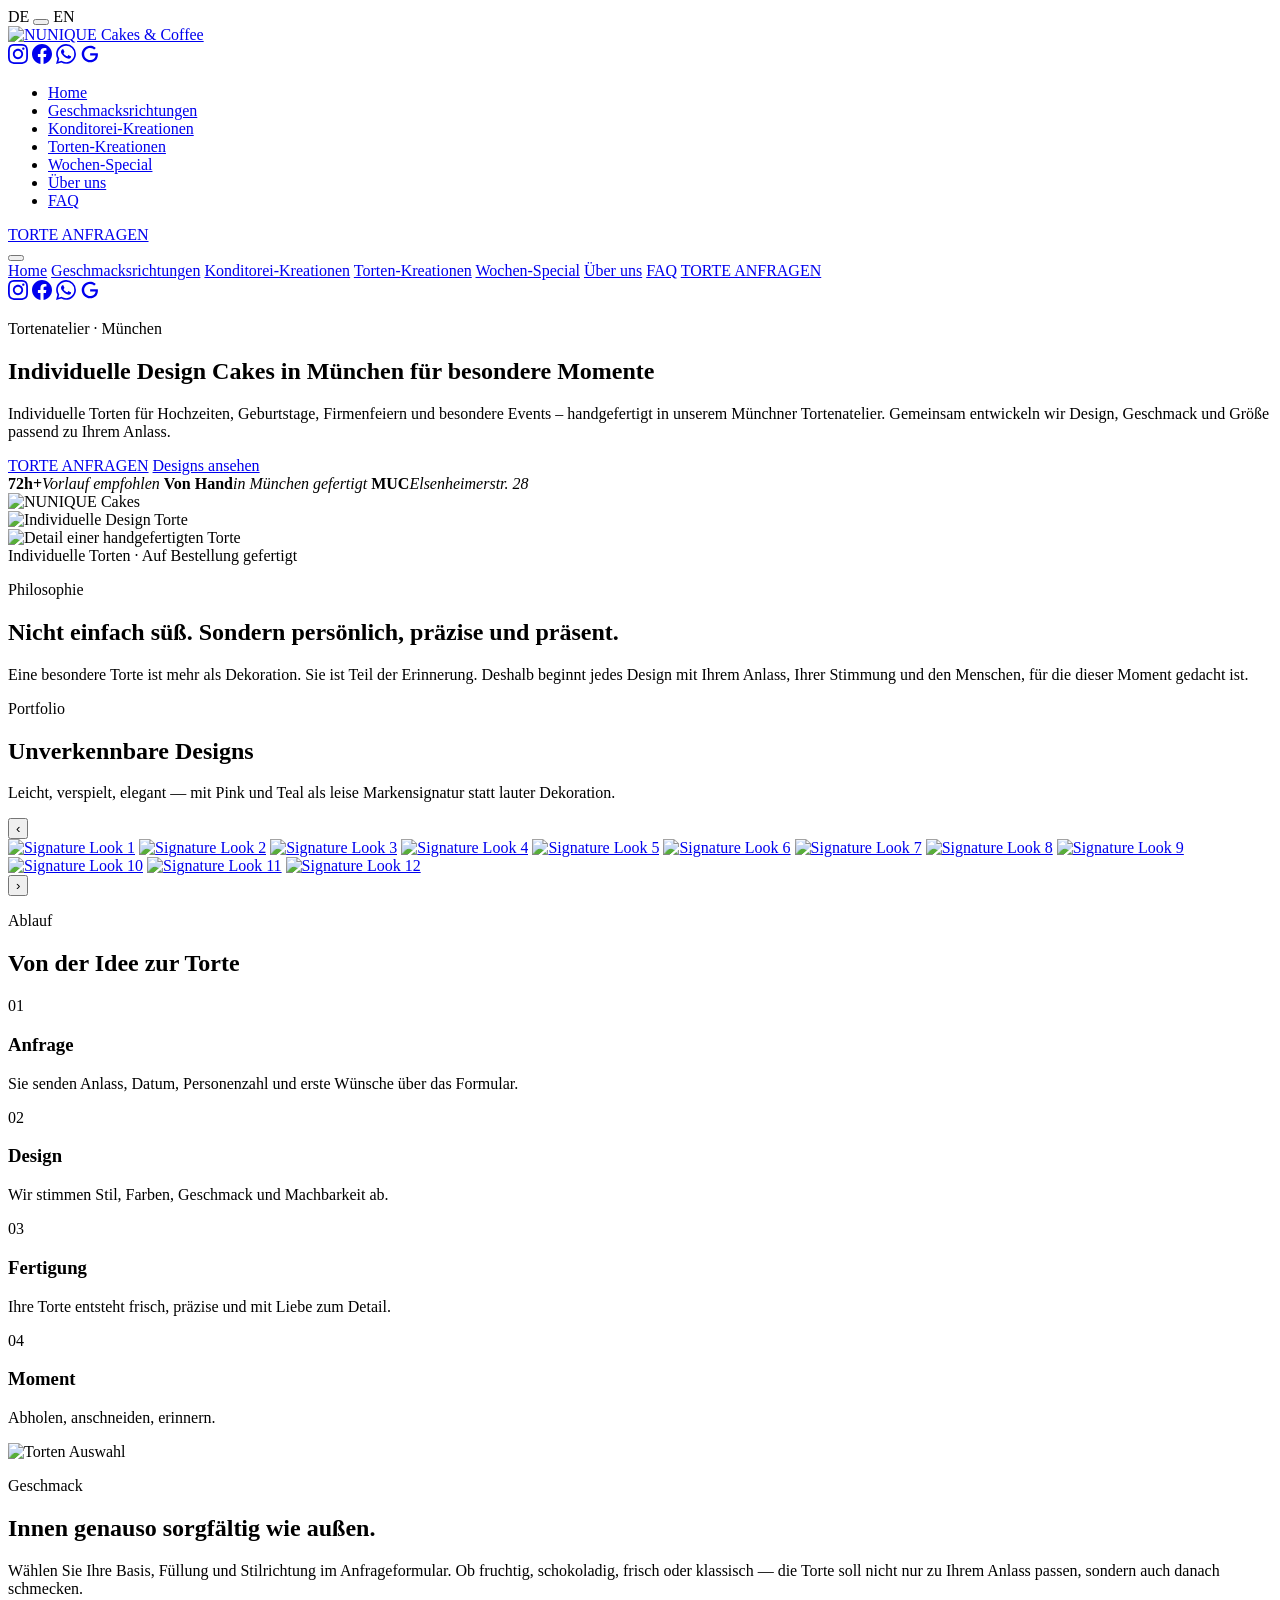
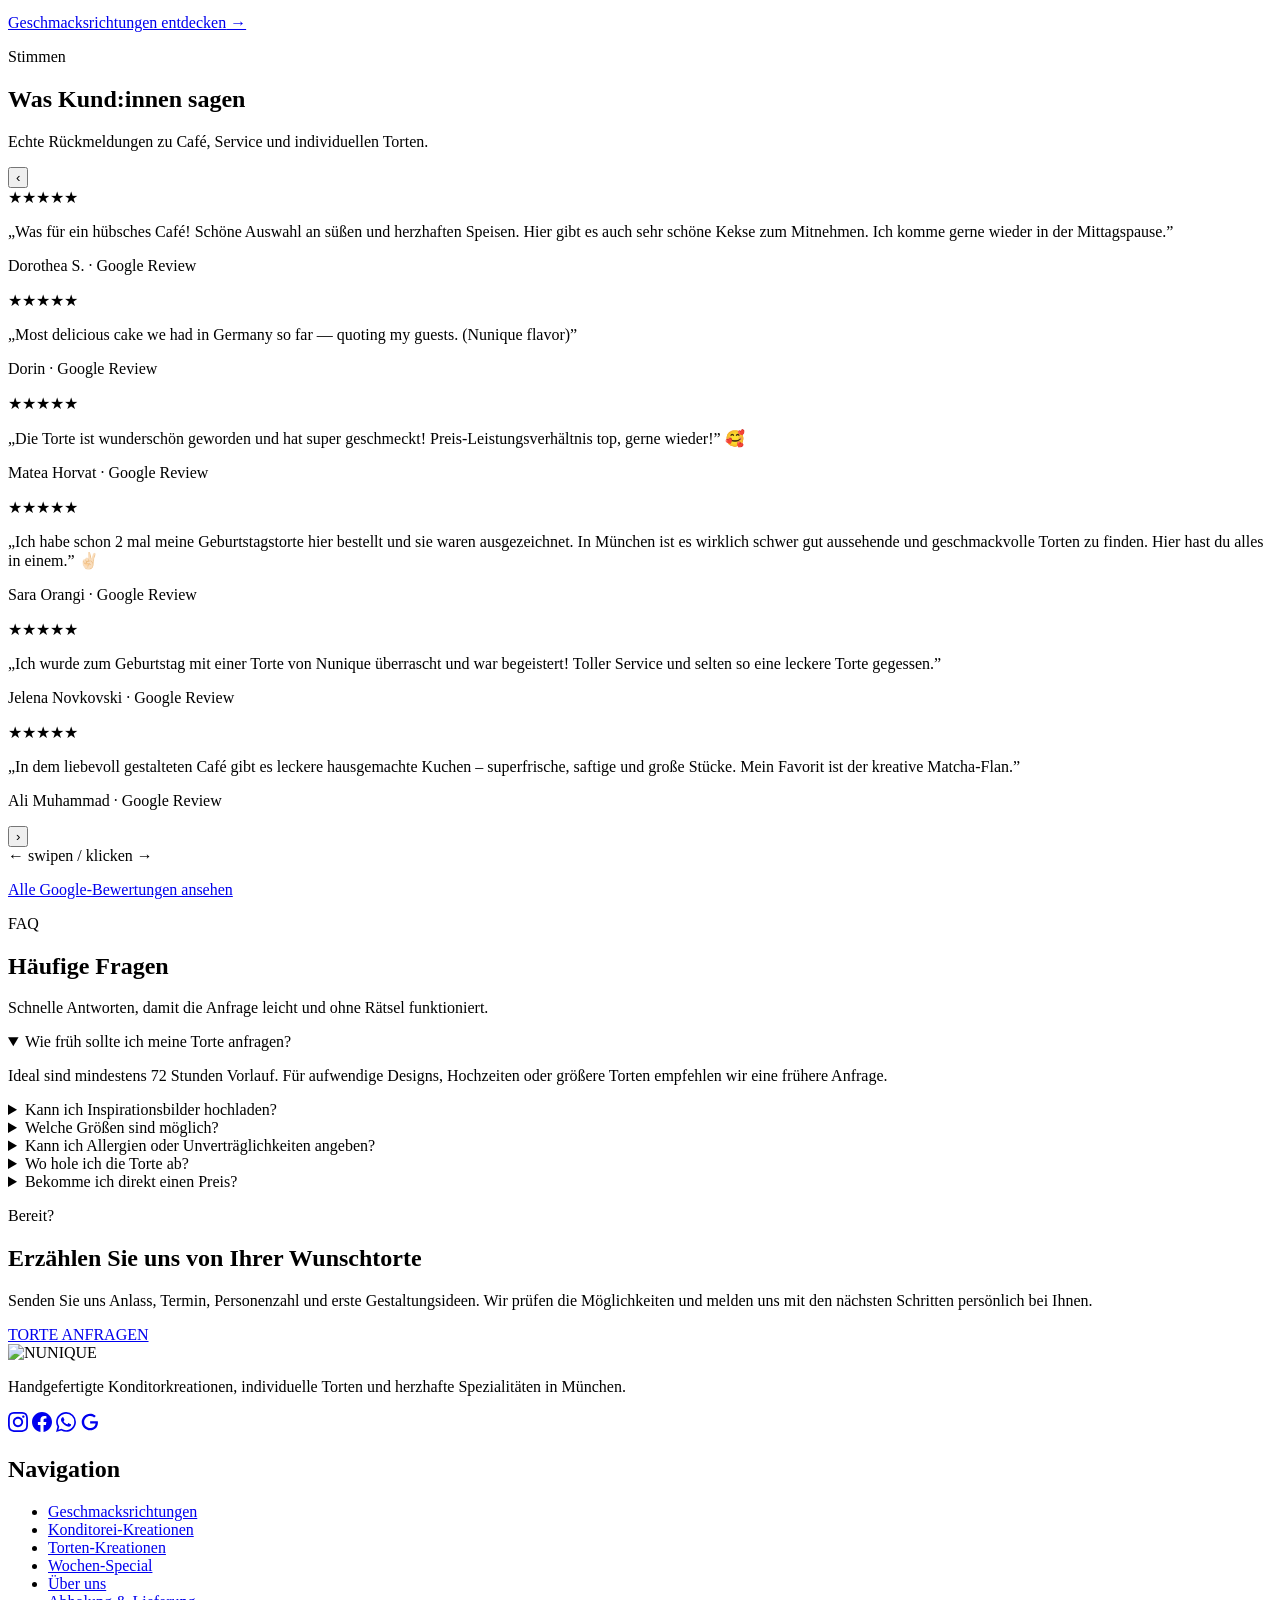
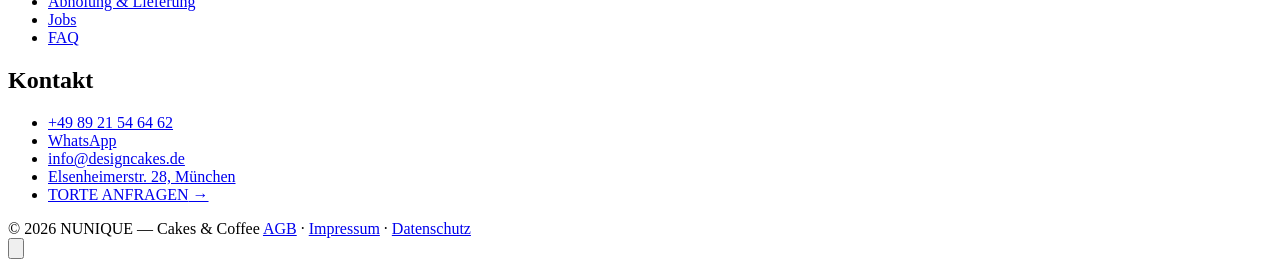
==== commit e0ac3240: "Remove lactose-free order option" ====
--- a/index.html
+++ b/index.html
@@ -150,7 +150,7 @@
 <div class="manifesto-inner fade-up">
 <p class="atelier-kicker"><span data-de="Philosophie" data-en="Philosophy">Philosophie</span></p>
 <h2><span data-de="Nicht einfach süß. Sondern persönlich, präzise und präsent." data-en="Not simply sweet. Personal, precise and present.">Nicht einfach süß. Sondern persönlich, präzise und präsent.</span></h2>
-<p><span data-de="Eine besondere Torte ist mehr als Dekoration. Sie ist Teil der Erinnerung. Deshalb beginnt jedes Design mit deinem Anlass, deiner Stimmung und den Menschen, für die dieser Moment gedacht ist." data-en="A special cake is more than decoration. It becomes part of the memory. Every design begins with your occasion, your mood and the people the moment is made for.">Eine besondere Torte ist mehr als Dekoration. Sie ist Teil der Erinnerung. Deshalb beginnt jedes Design mit deinem Anlass, deiner Stimmung und den Menschen, für die dieser Moment gedacht ist.</span></p>
+<p><span data-de="Eine besondere Torte ist mehr als Dekoration. Sie ist Teil der Erinnerung. Deshalb beginnt jedes Design mit Ihrem Anlass, Ihrer Stimmung und den Menschen, für die dieser Moment gedacht ist." data-en="A special cake is more than decoration. It becomes part of the memory. Every design begins with your occasion, your mood and the people the moment is made for.">Eine besondere Torte ist mehr als Dekoration. Sie ist Teil der Erinnerung. Deshalb beginnt jedes Design mit Ihrem Anlass, Ihrer Stimmung und den Menschen, für die dieser Moment gedacht ist.</span></p>
 </div>
 </section>
 <section class="atelier-section" id="portfolio">
@@ -184,9 +184,9 @@
 <h2><span data-de="Von der Idee zur Torte" data-en="From idea to cake">Von der Idee zur Torte</span></h2>
 </div>
 <div class="process-grid fade-up">
-<article><span>01</span><h3><span data-de="Anfrage" data-en="Inquiry">Anfrage</span></h3><p><span data-de="Du sendest Anlass, Datum, Personenzahl und erste Wünsche über das Formular." data-en="Send occasion, date, guest count and first ideas through the form.">Du sendest Anlass, Datum, Personenzahl und erste Wünsche über das Formular.</span></p></article>
+<article><span>01</span><h3><span data-de="Anfrage" data-en="Inquiry">Anfrage</span></h3><p><span data-de="Sie senden Anlass, Datum, Personenzahl und erste Wünsche über das Formular." data-en="Send occasion, date, guest count and first ideas through the form.">Sie senden Anlass, Datum, Personenzahl und erste Wünsche über das Formular.</span></p></article>
 <article><span>02</span><h3><span data-de="Design" data-en="Design">Design</span></h3><p><span data-de="Wir stimmen Stil, Farben, Geschmack und Machbarkeit ab." data-en="We align style, colours, flavour and feasibility.">Wir stimmen Stil, Farben, Geschmack und Machbarkeit ab.</span></p></article>
-<article><span>03</span><h3><span data-de="Fertigung" data-en="Crafting">Fertigung</span></h3><p><span data-de="Deine Torte entsteht frisch, präzise und mit Liebe zum Detail." data-en="Your cake is made fresh, precisely and with attention to detail.">Deine Torte entsteht frisch, präzise und mit Liebe zum Detail.</span></p></article>
+<article><span>03</span><h3><span data-de="Fertigung" data-en="Crafting">Fertigung</span></h3><p><span data-de="Ihre Torte entsteht frisch, präzise und mit Liebe zum Detail." data-en="Your cake is made fresh, precisely and with attention to detail.">Ihre Torte entsteht frisch, präzise und mit Liebe zum Detail.</span></p></article>
 <article><span>04</span><h3><span data-de="Moment" data-en="Moment">Moment</span></h3><p><span data-de="Abholen, anschneiden, erinnern." data-en="Collect, cut, remember.">Abholen, anschneiden, erinnern.</span></p></article>
 </div>
 </section>
@@ -195,7 +195,7 @@
 <div class="split-copy fade-up">
 <p class="atelier-kicker"><span data-de="Geschmack" data-en="Flavour">Geschmack</span></p>
 <h2><span data-de="Innen genauso sorgfältig wie außen." data-en="As considered inside as outside.">Innen genauso sorgfältig wie außen.</span></h2>
-<p><span data-de="Wähle deine Basis, Füllung und Stilrichtung im Anfrageformular. Ob fruchtig, schokoladig, frisch oder klassisch — die Torte soll nicht nur aussehen wie dein Anlass, sondern auch so schmecken." data-en="Choose your base, filling and style direction in the inquiry form. Fruity, chocolatey, fresh or classic — the cake should not only look like your occasion, but taste like it too.">Wähle deine Basis, Füllung und Stilrichtung im Anfrageformular. Ob fruchtig, schokoladig, frisch oder klassisch — die Torte soll nicht nur aussehen wie dein Anlass, sondern auch so schmecken.</span></p>
+<p><span data-de="Wählen Sie Ihre Basis, Füllung und Stilrichtung im Anfrageformular. Ob fruchtig, schokoladig, frisch oder klassisch — die Torte soll nicht nur zu Ihrem Anlass passen, sondern auch danach schmecken." data-en="Choose your base, filling and style direction in the inquiry form. Fruity, chocolatey, fresh or classic — the cake should not only look like your occasion, but taste like it too.">Wählen Sie Ihre Basis, Füllung und Stilrichtung im Anfrageformular. Ob fruchtig, schokoladig, frisch oder klassisch — die Torte soll nicht nur zu Ihrem Anlass passen, sondern auch danach schmecken.</span></p>
 <a class="text-link" href="flavours"><span data-de="Geschmacksrichtungen entdecken" data-en="Explore flavours">Geschmacksrichtungen entdecken</span> →</a>
 </div>
 </section>
@@ -233,11 +233,11 @@
 </details>
 <details class="faq-item">
 <summary><span data-de="Kann ich Inspirationsbilder hochladen?" data-en="Can I upload inspiration images?">Kann ich Inspirationsbilder hochladen?</span><b aria-hidden="true"></b></summary>
-<p><span data-de="Ja. Im Anfrageformular kannst du mehrere Bilder hochladen, damit Stil, Farben und Stimmung besser abgestimmt werden können." data-en="Yes. You can upload multiple images in the inquiry form so we can better understand the style, colours and mood you have in mind.">Ja. Im Anfrageformular kannst du mehrere Bilder hochladen, damit Stil, Farben und Stimmung besser abgestimmt werden können.</span></p>
+<p><span data-de="Ja. Im Anfrageformular können Sie mehrere Bilder hochladen, damit Stil, Farben und Stimmung besser abgestimmt werden können." data-en="Yes. You can upload multiple images in the inquiry form so we can better understand the style, colours and mood you have in mind.">Ja. Im Anfrageformular können Sie mehrere Bilder hochladen, damit Stil, Farben und Stimmung besser abgestimmt werden können.</span></p>
 </details>
 <details class="faq-item">
 <summary><span data-de="Welche Größen sind möglich?" data-en="What sizes are possible?">Welche Größen sind möglich?</span><b aria-hidden="true"></b></summary>
-<p><span data-de="Im Formular findest du schnelle Größenoptionen von 8–10 bis 28–30 Personen. Für größere oder mehrstöckige Torten gibt es die Option „Individuell”." data-en="The form includes quick size options from 8–10 to 28–30 people. For larger or tiered cakes, choose the custom option.">Im Formular findest du schnelle Größenoptionen von 8–10 bis 28–30 Personen. Für größere oder mehrstöckige Torten gibt es die Option „Individuell”.</span></p>
+<p><span data-de="Im Formular finden Sie schnelle Größenoptionen von 8–10 bis 28–30 Personen. Für größere oder mehrstöckige Torten gibt es die Option „Individuell”." data-en="The form includes quick size options from 8–10 to 28–30 people. For larger or tiered cakes, choose the custom option.">Im Formular finden Sie schnelle Größenoptionen von 8–10 bis 28–30 Personen. Für größere oder mehrstöckige Torten gibt es die Option „Individuell”.</span></p>
 </details>
 <details class="faq-item">
 <summary><span data-de="Kann ich Allergien oder Unverträglichkeiten angeben?" data-en="Can I mention allergies or intolerances?">Kann ich Allergien oder Unverträglichkeiten angeben?</span><b aria-hidden="true"></b></summary>
@@ -245,11 +245,11 @@
 </details>
 <details class="faq-item">
 <summary><span data-de="Wo hole ich die Torte ab?" data-en="Where do I pick up the cake?">Wo hole ich die Torte ab?</span><b aria-hidden="true"></b></summary>
-<p><span data-de="Die Abholung erfolgt in der Elsenheimerstr. 28 in München. Der genaue Termin wird nach deiner Anfrage bestätigt." data-en="Pickup is at Elsenheimerstr. 28 in Munich. The exact time will be confirmed after your inquiry.">Die Abholung erfolgt in der Elsenheimerstr. 28 in München. Der genaue Termin wird nach deiner Anfrage bestätigt.</span></p>
+<p><span data-de="Die Abholung erfolgt in der Elsenheimerstr. 28 in München. Der genaue Termin wird nach Ihrer Anfrage bestätigt." data-en="Pickup is at Elsenheimerstr. 28 in Munich. The exact time will be confirmed after your inquiry.">Die Abholung erfolgt in der Elsenheimerstr. 28 in München. Der genaue Termin wird nach Ihrer Anfrage bestätigt.</span></p>
 </details>
 <details class="faq-item">
 <summary><span data-de="Bekomme ich direkt einen Preis?" data-en="Will I receive a price immediately?">Bekomme ich direkt einen Preis?</span><b aria-hidden="true"></b></summary>
-<p><span data-de="Da jede Design-Torte individuell ist, erstellen wir nach deiner Anfrage ein passendes Angebot auf Basis von Größe, Design und Aufwand." data-en="Because every design cake is individual, we prepare a tailored quote after your inquiry based on size, design and complexity.">Da jede Design-Torte individuell ist, erstellen wir nach deiner Anfrage ein passendes Angebot auf Basis von Größe, Design und Aufwand.</span></p>
+<p><span data-de="Da jede Design-Torte individuell ist, erstellen wir nach Ihrer Anfrage ein passendes Angebot auf Basis von Größe, Design und Aufwand." data-en="Because every design cake is individual, we prepare a tailored quote after your inquiry based on size, design and complexity.">Da jede Design-Torte individuell ist, erstellen wir nach Ihrer Anfrage ein passendes Angebot auf Basis von Größe, Design und Aufwand.</span></p>
 </details>
 </div>
 </section>
@@ -282,6 +282,7 @@
 <li><a href="cakeshop"><span data-de="Torten-Kreationen" data-en="Cake Creations">Torten-Kreationen</span></a></li>
 <li><a href="week-special"><span data-de="Wochen-Special" data-en="Weekly Special">Wochen-Special</span></a></li>
 <li><a href="about"><span data-de="Über uns" data-en="About us">Über uns</span></a></li>
+<li><a href="abholung-lieferung"><span data-de="Abholung &amp; Lieferung" data-en="Pickup &amp; Delivery">Abholung &amp; Lieferung</span></a></li>
 <li><a href="jobs">Jobs</a></li>
 <li><a href="./#faq">FAQ</a></li>
 </ul>
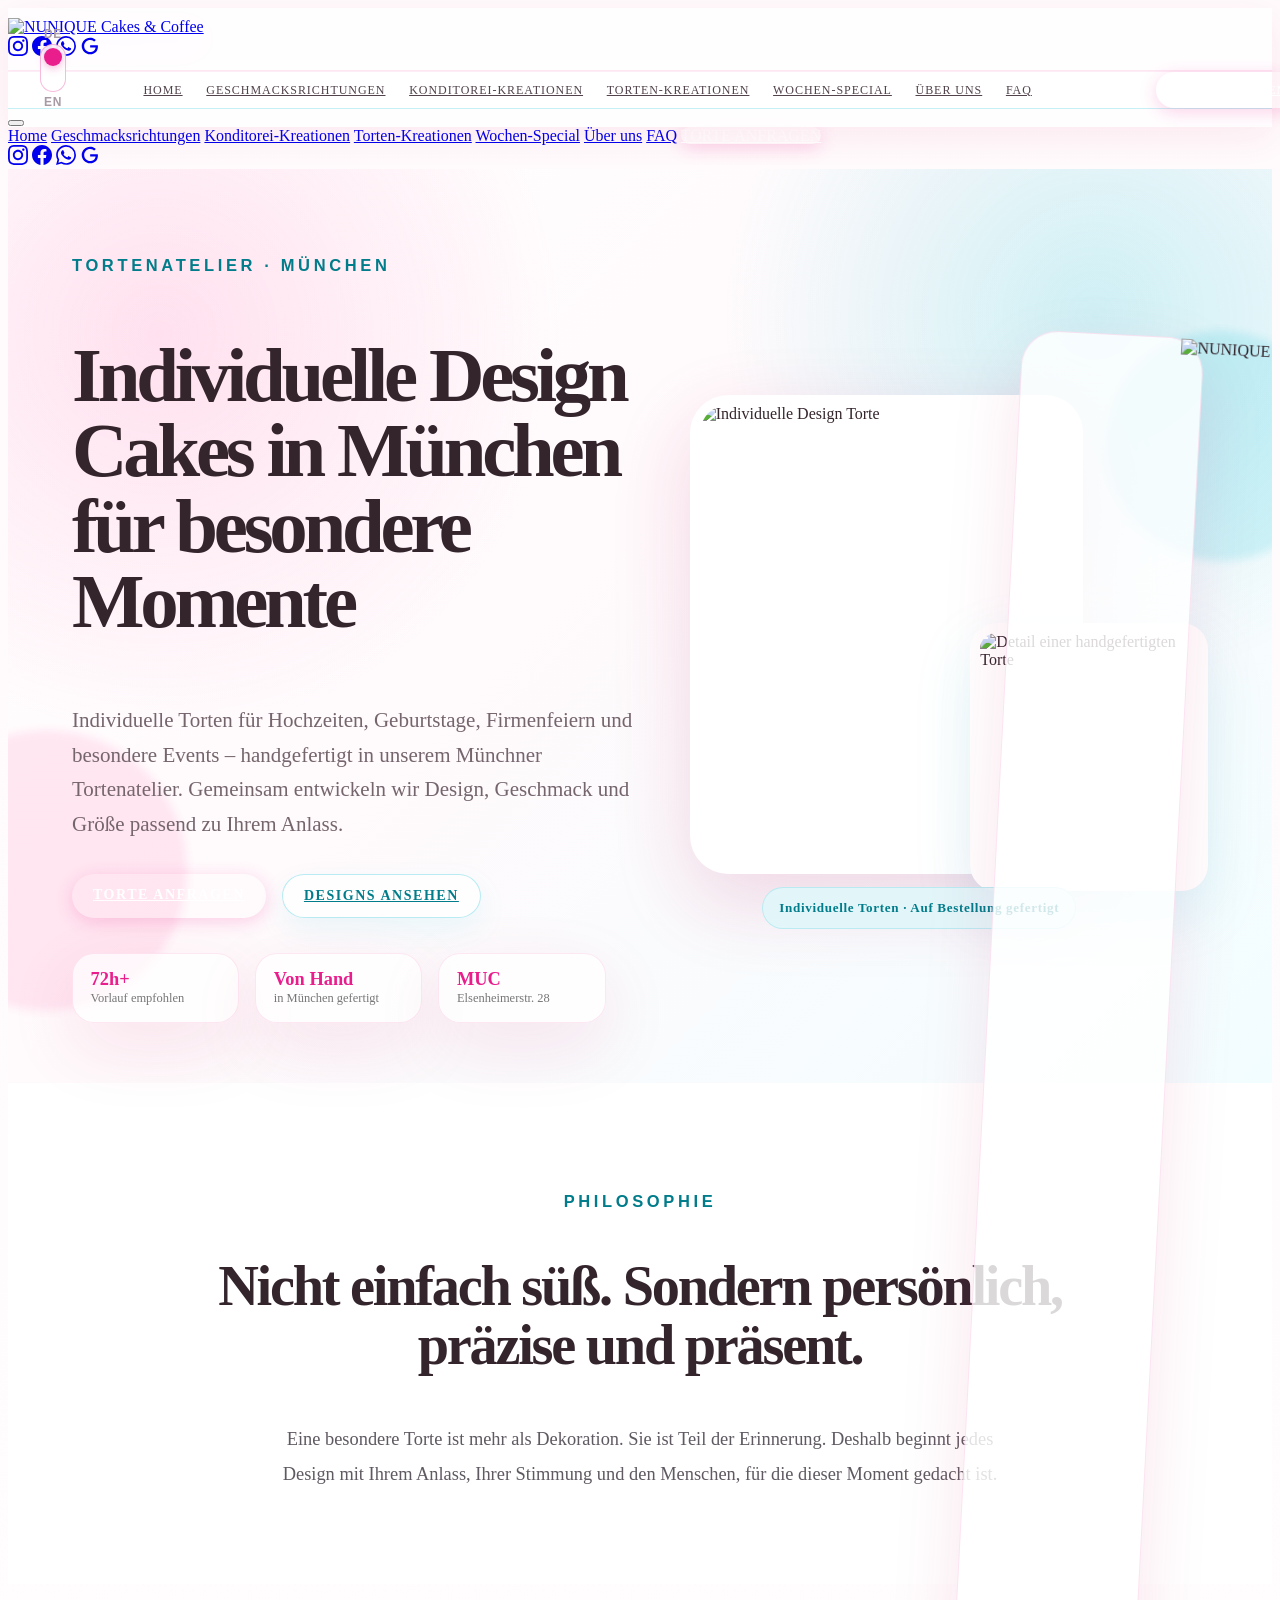
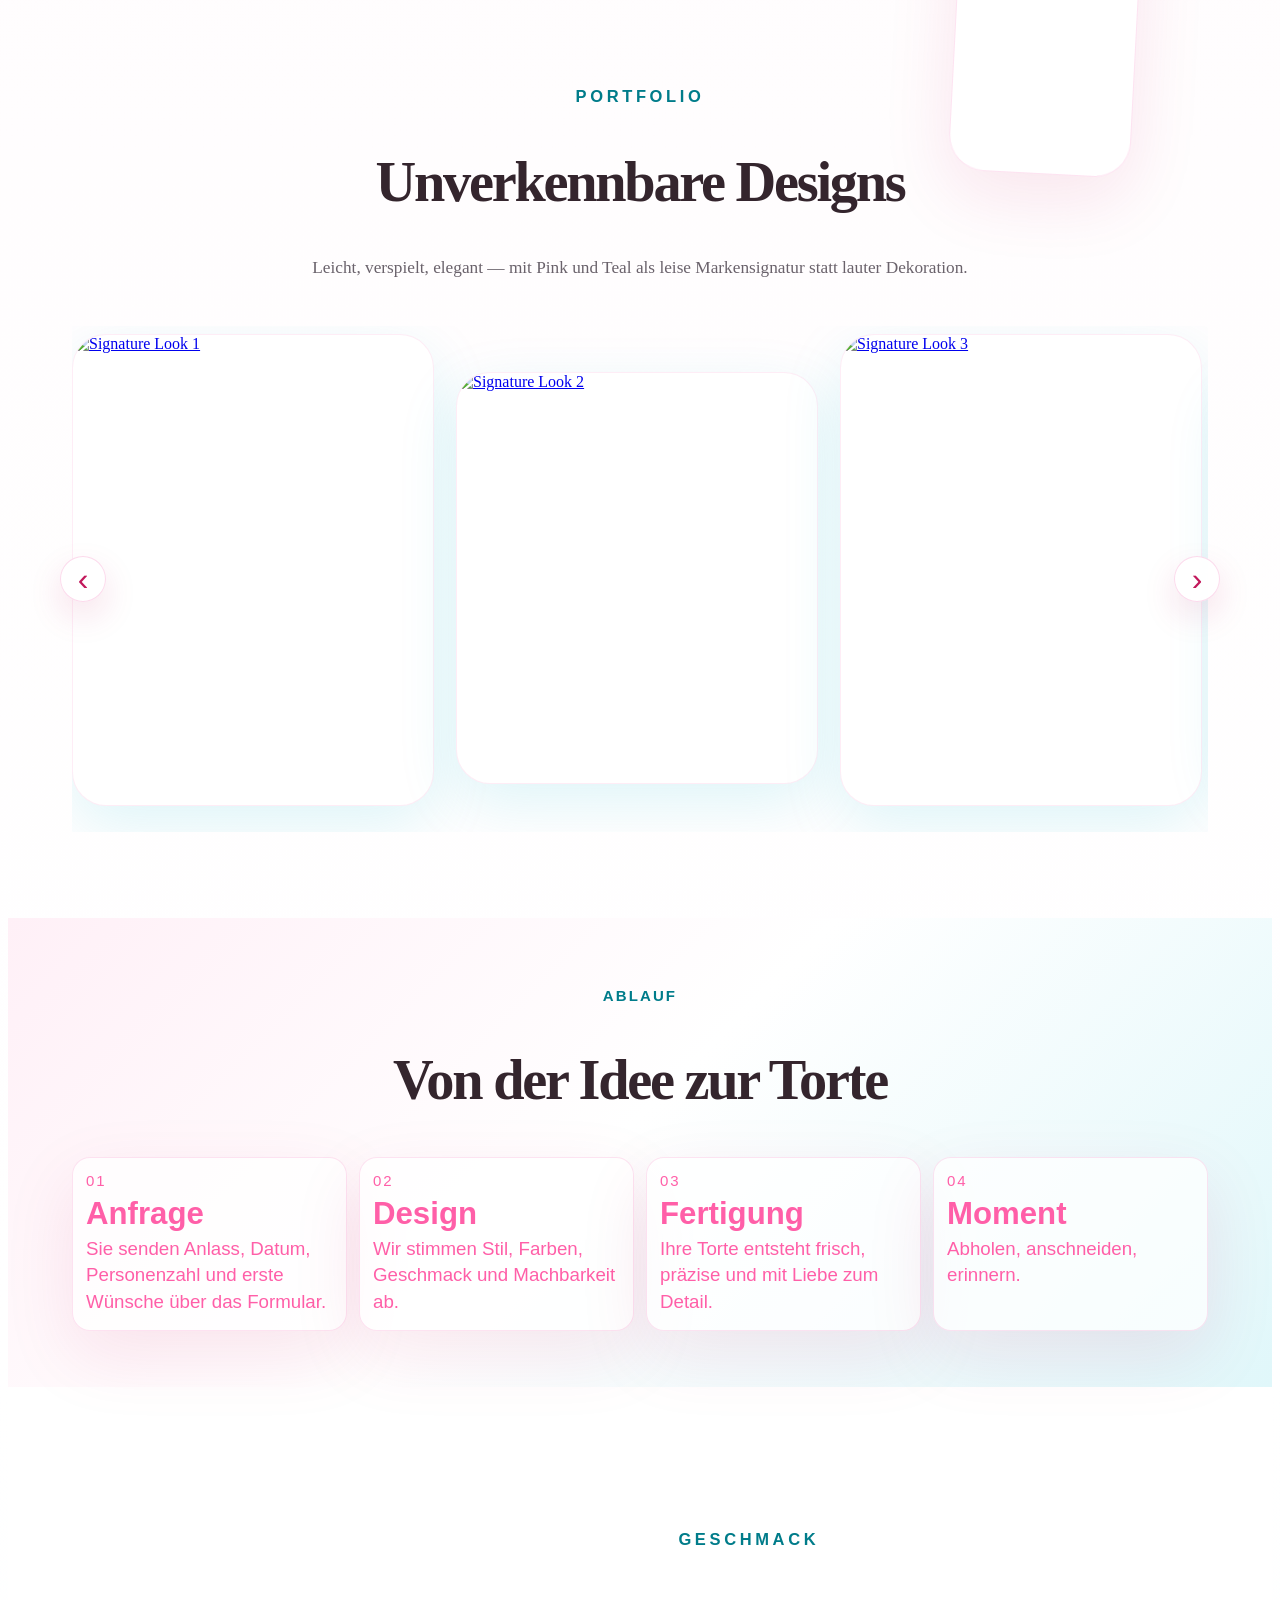
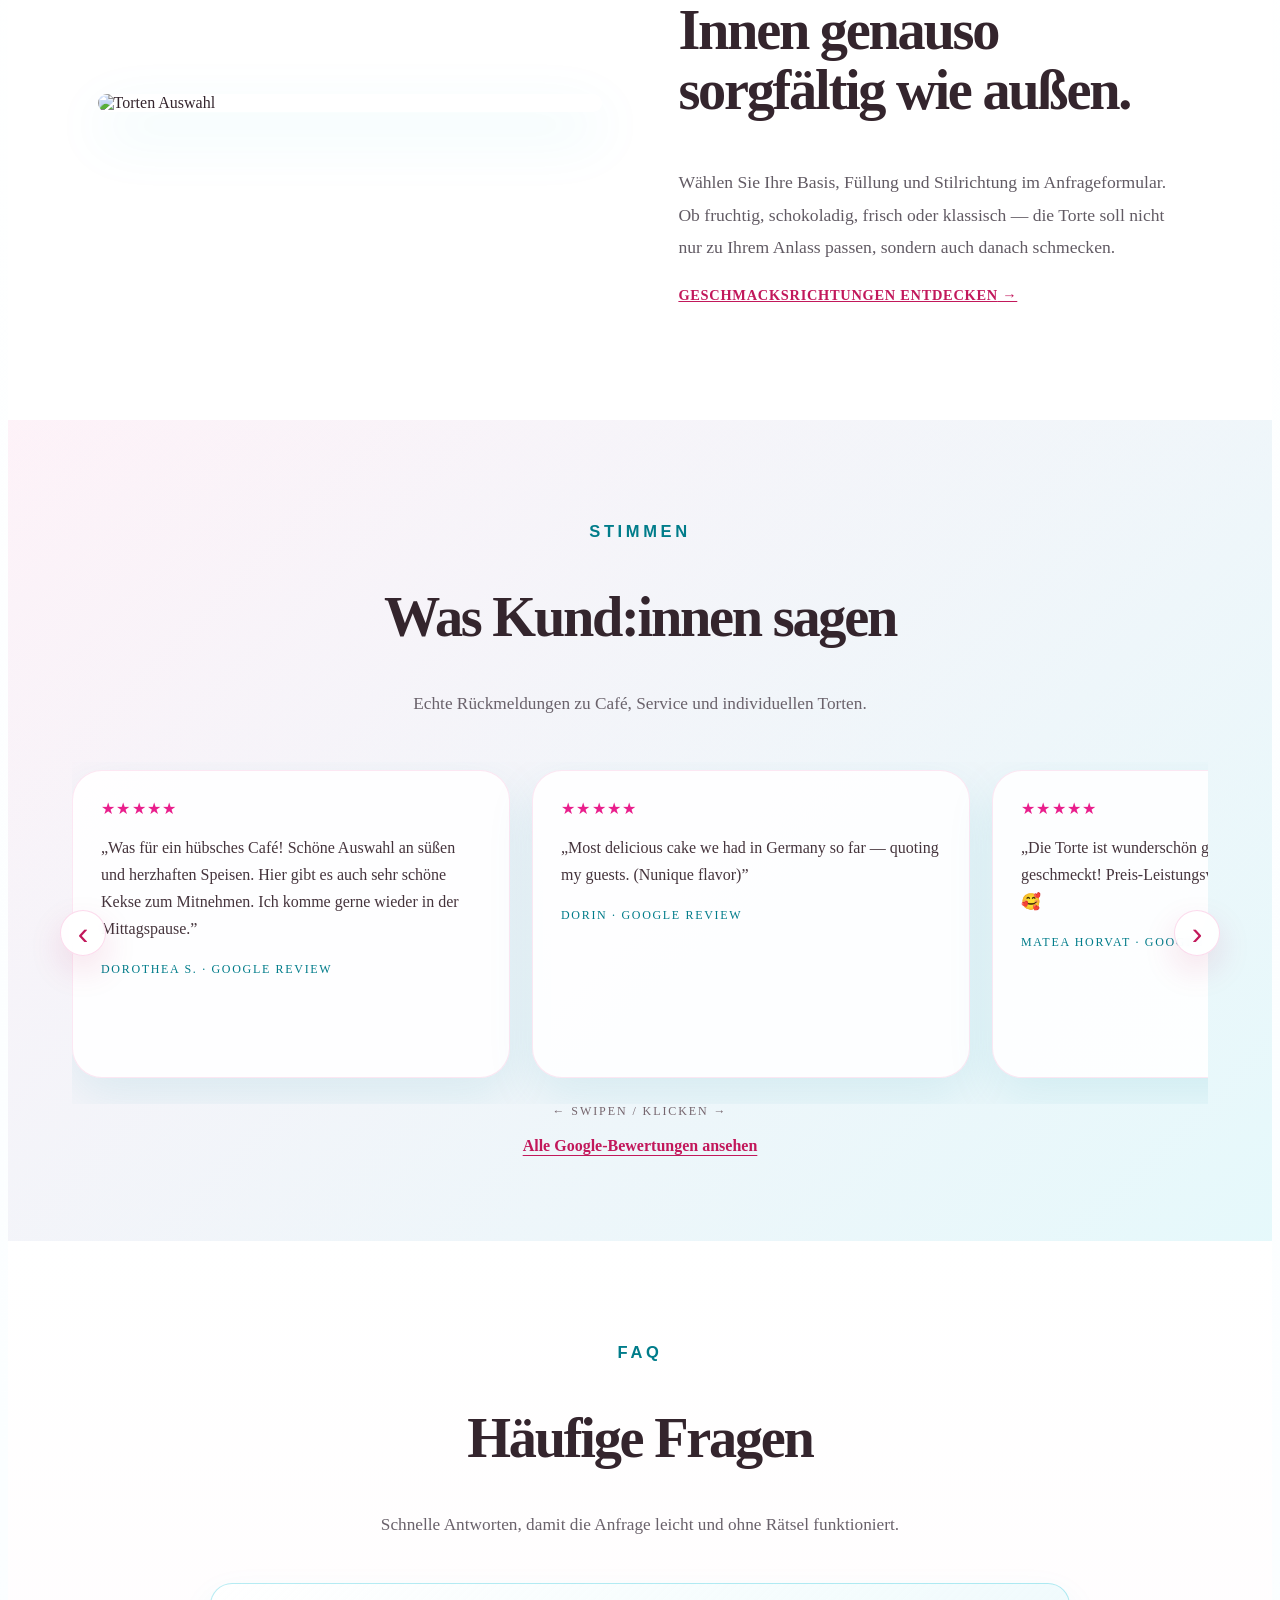
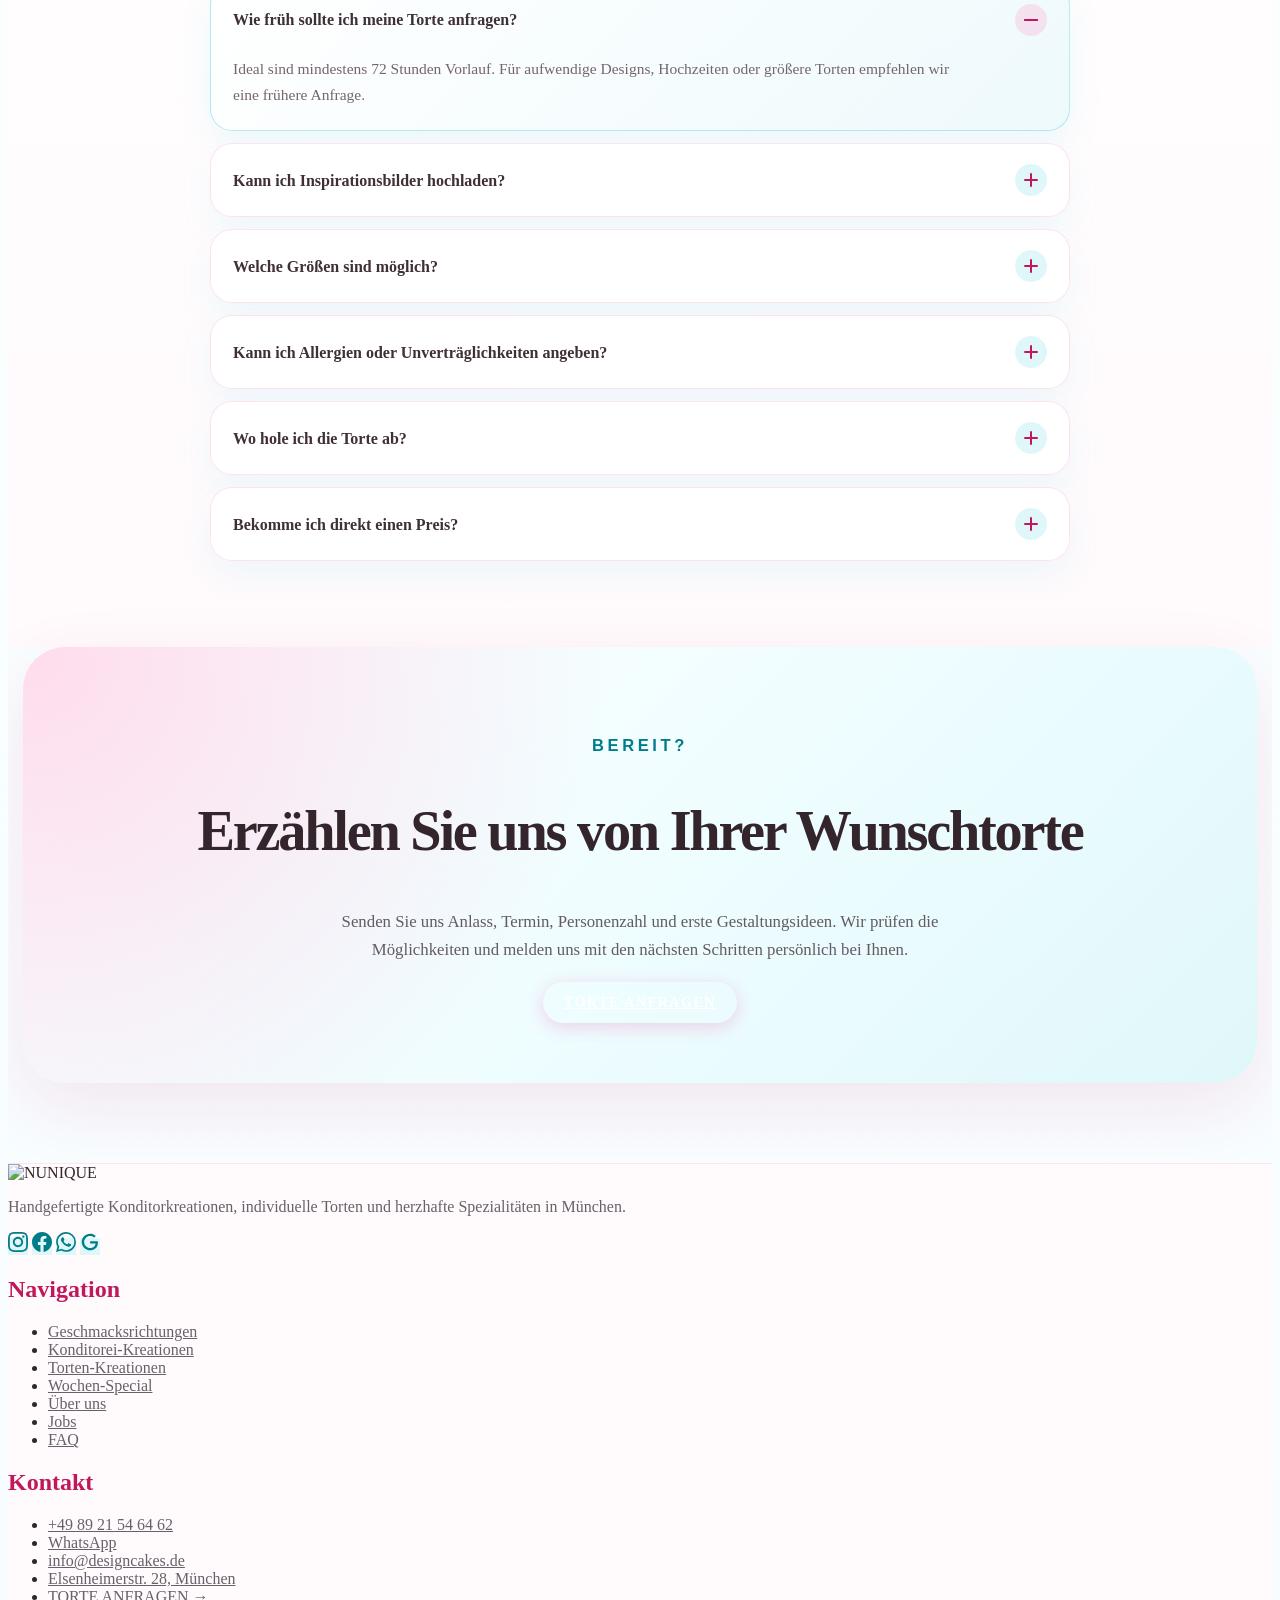
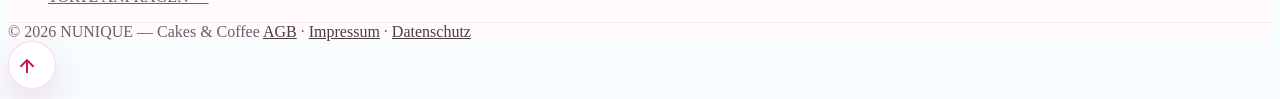
==== commit 1da2b6f8: "Remove postponed delivery and order summary features" ====
--- a/index.html
+++ b/index.html
@@ -282,7 +282,6 @@
 <li><a href="cakeshop"><span data-de="Torten-Kreationen" data-en="Cake Creations">Torten-Kreationen</span></a></li>
 <li><a href="week-special"><span data-de="Wochen-Special" data-en="Weekly Special">Wochen-Special</span></a></li>
 <li><a href="about"><span data-de="Über uns" data-en="About us">Über uns</span></a></li>
-<li><a href="abholung-lieferung"><span data-de="Abholung &amp; Lieferung" data-en="Pickup &amp; Delivery">Abholung &amp; Lieferung</span></a></li>
 <li><a href="jobs">Jobs</a></li>
 <li><a href="./#faq">FAQ</a></li>
 </ul>
--- a/atelier-iconic.css
+++ b/atelier-iconic.css
@@ -0,0 +1,460 @@
+/* Component layer: atelier presentation, page-specific cards and enhancements.
+   Loaded after style.css; selectors here intentionally refine the foundation. */
+:root{
+  /* Brand colours */
+  --brand-pink:#E91E8C;
+  --brand-pink-light:#FF5FA8;
+  --brand-pink-dark:#C2185B;
+  --brand-teal:#00BCD4;
+  --brand-teal-dark:#007C8A;
+  --brand-teal-soft:#E0F7FA;
+
+  /* Atelier surface colours */
+  --atelier-cream:#fffafc;
+  --atelier-blush:#FFF0F7;
+  --atelier-mist:#F2FDFF;
+  --atelier-paper:#FFFFFF;
+  --atelier-ink:#34252d;
+  --atelier-muted:#75656d;
+  --atelier-line:rgba(194,24,91,.12);
+
+  /* Effects */
+  --shadow-soft:0 24px 70px rgba(194,24,91,.10);
+  --shadow-teal:0 22px 60px rgba(0,188,212,.12);
+}
+
+
+body{background:linear-gradient(180deg,var(--atelier-cream),#fff 32%,var(--atelier-mist));}
+.site-header{background:rgba(255,255,255,.78);backdrop-filter:blur(18px);box-shadow:0 10px 34px rgba(194,24,91,.06);}
+.header-top{border-bottom:1px solid rgba(233,30,140,.10)}
+.header-nav{border-top:0;border-bottom:1px solid rgba(0,188,212,.22)}
+.header-logo img{filter:drop-shadow(0 10px 18px rgba(233,30,140,.08));}
+.nav-anfragen,.btn-primary{background:linear-gradient(135deg,var(--brand-pink-light),var(--brand-pink));box-shadow:0 14px 32px rgba(233,30,140,.22);border:0;color:#fff!important;}
+.nav-links a:hover,.nav-links a.nav-active{color:var(--brand-pink-dark)}
+.atelier-page{overflow:hidden;}
+.atelier-hero{min-height:calc(100vh - var(--header-total));position:relative;display:flex;align-items:center;padding:clamp(3rem,7vw,7rem) 7vw;background:radial-gradient(circle at 12% 18%,rgba(255,95,168,.18),transparent 30%),radial-gradient(circle at 86% 16%,rgba(0,188,212,.18),transparent 28%),linear-gradient(135deg,#fff 0%,var(--atelier-cream) 45%,var(--atelier-mist) 100%);}
+.atelier-orb{position:absolute;border-radius:999px;filter:blur(4px);opacity:.8;pointer-events:none;}
+.atelier-orb-pink{width:22vw;height:22vw;left:-8vw;bottom:8vh;background:rgba(255,95,168,.17)}
+.atelier-orb-teal{width:18vw;height:18vw;right:-5vw;top:18vh;background:rgba(0,188,212,.18)}
+.atelier-hero-grid{position:relative;z-index:2;max-width:1220px;margin:0 auto;display:grid;grid-template-columns:minmax(0,1fr) minmax(360px,.9fr);gap:clamp(2rem,6vw,6rem);align-items:center;}
+.atelier-kicker{font-family:'Urbanist',sans-serif;text-transform:uppercase;letter-spacing:.22em;font-weight:800;font-size:.74rem;color:var(--brand-pink-dark);margin-bottom:1.1rem;}
+.atelier-copy h1{font-size:clamp(3rem,7.6vw,7.7rem);line-height:.9;letter-spacing:-.045em;color:var(--atelier-ink);max-width:790px;}
+.atelier-lead{font-size:clamp(1.05rem,1.7vw,1.35rem);line-height:1.7;color:#56515a;max-width:610px;margin:1.75rem 0 0;}
+.atelier-actions{display:flex;gap:1rem;flex-wrap:wrap;margin-top:2rem;}
+.btn-ghost{background:rgba(255,255,255,.72);border:1px solid rgba(0,188,212,.28);color:var(--brand-teal-dark)!important;box-shadow:0 12px 30px rgba(0,188,212,.08)}
+.btn{border-radius:999px;text-transform:uppercase;letter-spacing:.11em;font-weight:800;}
+.atelier-proof{display:flex;gap:1rem;flex-wrap:wrap;margin-top:2.2rem;}
+.atelier-proof span{min-width:130px;padding:1rem 1.1rem;background:rgba(255,255,255,.7);border:1px solid rgba(233,30,140,.10);border-radius:22px;box-shadow:var(--shadow-soft);}
+.atelier-proof strong{display:block;color:var(--brand-pink);font-size:1.15rem;line-height:1;}.atelier-proof em{font-style:normal;font-size:.78rem;color:#777;}
+.atelier-visual{min-height:620px;position:relative;}
+.atelier-logo-mark{position:absolute;top:2%;right:8%;width:180px;aspect-ratio:1;background:rgba(255,255,255,.82);border:1px solid rgba(233,30,140,.12);border-radius:36px;display:grid;place-items:center;z-index:3;box-shadow:var(--shadow-soft);transform:rotate(3deg);}
+.atelier-logo-mark img{width:78%;}
+.hero-photo{position:absolute;overflow:hidden;background:white;border:10px solid rgba(255,255,255,.86);box-shadow:0 30px 90px rgba(32,32,37,.16);}
+.hero-photo img{width:100%;height:100%;object-fit:cover;transition:transform .7s ease;}.hero-photo:hover img{transform:scale(1.045)}
+.hero-photo-main{left:0;top:12%;width:72%;height:74%;border-radius:46% 46% 8% 8%;}
+.hero-photo-small{right:0;bottom:8%;width:42%;height:40%;border-radius:38px;box-shadow:var(--shadow-teal);}
+.atelier-note{position:absolute;left:14%;bottom:2%;padding:.75rem 1rem;border-radius:999px;background:rgba(224,247,250,.9);border:1px solid rgba(0,188,212,.18);color:var(--brand-teal-dark);font-size:.82rem;font-weight:700;letter-spacing:.05em;}
+.atelier-manifesto{padding:clamp(5rem,10vw,9rem) 7vw;background:#fff;}
+.manifesto-inner{max-width:980px;margin:0 auto;text-align:center;}
+.manifesto-inner h2{font-size:clamp(2.4rem,5vw,5.2rem);line-height:1;color:var(--atelier-ink);}
+.manifesto-inner p:last-child{max-width:740px;margin:1.6rem auto 0;color:#5f5961;font-size:1.15rem;line-height:1.9;}
+.atelier-section{padding:clamp(5rem,9vw,8rem) 7vw;}.atelier-section-head{text-align:center;max-width:740px;margin:0 auto 3rem;}.atelier-section-head h2{font-size:clamp(2.2rem,5vw,4.8rem);line-height:1;}.atelier-section-head p:last-child{color:#6a626b;font-size:1.08rem;margin-top:1rem;}
+.editorial-gallery{max-width:1180px;margin:0 auto;display:grid;grid-template-columns:1.1fr .9fr .9fr;grid-auto-rows:250px;gap:1rem;}
+.gallery-tile{position:relative;overflow:hidden;border-radius:30px;background:var(--atelier-blush);box-shadow:0 24px 70px rgba(0,0,0,.08);}.gallery-tile img{width:100%;height:100%;object-fit:cover;transition:transform .75s ease,filter .75s ease;}.gallery-tile:hover img{transform:scale(1.06);filter:saturate(1.08)}.gallery-tile.tall{grid-row:span 2}.gallery-tile.wide{grid-column:span 2}.gallery-tile::after{content:"";position:absolute;inset:0;background:linear-gradient(180deg,transparent 55%,rgba(255,240,247,.22));pointer-events:none;}
+.process-section{background:linear-gradient(135deg,var(--atelier-blush),#fff 48%,var(--brand-teal-soft));}
+.process-grid{max-width:1180px;margin:0 auto;display:grid;grid-template-columns:repeat(4,1fr);gap:1rem;}.process-grid article{padding:2rem 1.4rem;background:rgba(255,255,255,.72);border:1px solid rgba(233,30,140,.12);border-radius:30px;box-shadow:var(--shadow-soft);}.process-grid article span{font-family:'Cormorant Garamond',serif;font-size:2.6rem;color:var(--brand-pink-light);}.process-grid h3{font-size:1.45rem;margin:.6rem 0;color:var(--atelier-ink)}.process-grid p{color:#6b646c;line-height:1.7;}
+.atelier-split{display:grid;grid-template-columns:1fr 1fr;align-items:center;gap:clamp(2rem,6vw,6rem);padding:clamp(5rem,9vw,8rem) 7vw;background:#fff;}.split-image{border-radius:44px;overflow:hidden;box-shadow:var(--shadow-teal);}.split-image img{width:100%;height:min(70vh,680px);object-fit:cover}.split-copy h2{font-size:clamp(2.2rem,4.7vw,4.7rem);line-height:1;}.split-copy p{font-size:1.1rem;line-height:1.85;color:#625b64;margin:1.4rem 0;}.text-link{color:var(--brand-pink-dark);font-weight:800;letter-spacing:.05em;text-transform:uppercase;font-size:.9rem;}
+.atelier-quote{padding:4rem 7vw;background:linear-gradient(90deg,var(--brand-teal-soft),var(--atelier-blush));}.quote-card{max-width:900px;margin:0 auto;text-align:center;background:rgba(255,255,255,.7);border:1px solid rgba(255,255,255,.8);border-radius:36px;padding:clamp(2rem,5vw,4rem);box-shadow:var(--shadow-soft);}.quote-card p{font-family:'Cormorant Garamond',serif;font-size:clamp(2rem,4vw,4.2rem);line-height:1.05;color:var(--atelier-ink);}.quote-card span{display:block;margin-top:1rem;color:var(--brand-pink-dark);font-weight:800;letter-spacing:.12em;text-transform:uppercase;font-size:.78rem;}
+.atelier-final-cta{padding:clamp(5rem,10vw,9rem) 7vw;background:radial-gradient(circle at 20% 20%,rgba(255,95,168,.16),transparent 30%),radial-gradient(circle at 80% 70%,rgba(0,188,212,.16),transparent 30%),#fff;}.final-card{max-width:920px;margin:0 auto;text-align:center;padding:clamp(2rem,6vw,5rem);border-radius:46px;background:rgba(255,255,255,.78);border:1px solid rgba(233,30,140,.10);box-shadow:0 32px 100px rgba(194,24,91,.13);}.final-card img{height:82px;margin:0 auto 1.5rem;}.final-card h2{font-size:clamp(2.1rem,5vw,5rem);line-height:1;}.final-card p:not(.atelier-kicker){max-width:620px;margin:1rem auto 1.8rem;color:#666;}
+footer{background:linear-gradient(180deg,#fff,var(--atelier-cream))!important;color:var(--atelier-ink)!important;border-top:1px solid rgba(233,30,140,.12);}.footer-inner,.footer-bottom{color:var(--atelier-ink)!important}.footer-brand p,footer li a,.footer-bottom{color:#68616b!important}footer h2{color:var(--brand-pink-dark)!important}.social-icons a{background:var(--brand-teal-soft)!important;color:var(--brand-teal-dark)!important}.footer-bottom{border-top:1px solid rgba(233,30,140,.12)!important}
+/* Order page luxury softening */
+.form-header{background:linear-gradient(135deg,#fff,var(--atelier-cream),var(--atelier-mist))!important;border-bottom:1px solid rgba(233,30,140,.15)!important}.form-header img{filter:drop-shadow(0 14px 28px rgba(233,30,140,.10));}.form-section{border-color:rgba(233,30,140,.12)!important;border-radius:28px!important;box-shadow:0 22px 70px rgba(194,24,91,.08)!important}.section-title{color:var(--brand-pink-dark)!important;border-bottom-color:rgba(255,95,168,.24)!important}.submit-btn{background:linear-gradient(135deg,var(--brand-pink-light),var(--brand-pink))!important;border-color:transparent!important;box-shadow:0 14px 30px rgba(233,30,140,.20)!important}.check-group label,.flavor-grid label{border-radius:16px!important;background:rgba(224,247,250,.62)!important}.check-group label:hover,.flavor-grid label:hover{background:rgba(255,240,247,.9)!important;border-color:rgba(233,30,140,.25)!important}
+@media(max-width:900px){.atelier-hero{padding:3rem 1.25rem}.atelier-hero-grid,.atelier-split{grid-template-columns:1fr}.atelier-copy h1{font-size:clamp(3rem,14vw,5rem)}.atelier-visual{min-height:480px}.editorial-gallery{grid-template-columns:1fr 1fr;grid-auto-rows:210px}.gallery-tile.wide{grid-column:span 1}.process-grid{grid-template-columns:1fr 1fr}.atelier-proof span{flex:1 1 140px}}
+@media(max-width:560px){.atelier-actions{flex-direction:column}.atelier-actions .btn{width:100%;text-align:center}.atelier-visual{min-height:410px}.atelier-logo-mark{width:118px;border-radius:24px}.hero-photo-main{width:82%;height:66%;}.hero-photo-small{width:48%;height:34%}.editorial-gallery,.process-grid{grid-template-columns:1fr}.gallery-tile,.gallery-tile.tall{grid-row:auto;height:270px}.atelier-section,.atelier-manifesto,.atelier-split,.atelier-final-cta{padding-left:1.1rem;padding-right:1.1rem}.final-card{border-radius:30px}.process-grid article{border-radius:24px}}
+
+
+/* === ATELIER ICONIC V2: softer scale, better nav, carousels, modern order form === */
+html{scroll-behavior:smooth;}
+body{background:linear-gradient(180deg,#fffafc 0%,#fff 45%,#f7fdff 100%); color:var(--atelier-ink);}
+.site-header{background:rgba(255,255,255,.78)!important;backdrop-filter:blur(18px);box-shadow:0 10px 34px rgba(194,24,91,.07)!important;}
+.header-logo img{max-height:70px!important;}
+.header-top{padding:10px 0!important;}
+.header-nav{border-top:1px solid rgba(233,30,140,.08)!important;background:rgba(255,255,255,.58)!important;}
+.header-nav-inner{display:flex!important;justify-content:center!important;align-items:center!important;gap:18px!important;}
+.nav-links{gap:6px!important;align-items:center!important;}
+.nav-links a{font-size:12px!important;letter-spacing:.08em!important;text-transform:uppercase!important;padding:10px 12px!important;border-radius:999px!important;color:#51424b!important;}
+.nav-links a:hover,.nav-links .nav-active{background:rgba(224,247,250,.8)!important;color:var(--brand-pink-dark)!important;}
+.nav-below{margin:0!important;padding:0!important;}
+.nav-anfragen,.nav-cta,.btn-primary{background:var(--pink)!important;color:#fff!important;border-radius:999px!important;box-shadow:0 4px 18px rgba(233,30,140,.2)!important;border:0!important;}
+.btn-primary:hover,
+.btn-primary:focus-visible,
+.nav-anfragen:hover,
+.nav-anfragen:focus-visible,
+.nav-drawer .nav-cta:hover,
+.nav-drawer .nav-cta:focus-visible,
+.modal-confirm:hover,
+.modal-confirm:focus-visible{
+  background:var(--pink-dark)!important;
+  color:#fff!important;
+  box-shadow:0 4px 18px rgba(233,30,140,.2)!important;
+  transform:none!important;
+}
+.nav-anfragen{padding:11px 18px!important;font-size:12px!important;letter-spacing:.08em!important;}
+.atelier-hero{min-height:calc(100vh - 140px)!important;padding:70px 5vw 60px!important;}
+.atelier-hero-grid{gap:42px!important;}
+.atelier-kicker{font-size:11px!important;letter-spacing:.22em!important;color:var(--brand-teal-dark)!important;}
+.atelier-copy h1{font-size:clamp(38px,6vw,78px)!important;line-height:.98!important;letter-spacing:-.055em!important;max-width:850px!important;}
+.atelier-lead{font-size:clamp(16px,1.8vw,21px)!important;line-height:1.65!important;max-width:650px!important;color:var(--atelier-muted)!important;}
+.atelier-section h2,.manifesto-inner h2,.split-copy h2,.atelier-final-cta h2{font-size:clamp(30px,4.4vw,58px)!important;line-height:1.05!important;letter-spacing:-.04em!important;}
+.atelier-section{padding:86px 5vw!important;}
+.atelier-manifesto{padding:92px 5vw!important;}
+.hero-photo-main{border-radius:38px!important;box-shadow:0 28px 80px rgba(194,24,91,.16)!important;}
+.hero-photo-small{border-radius:26px!important;}
+.btn{font-size:14px!important;padding:13px 21px!important;}
+.portfolio-carousel,.review-carousel{position:relative;max-width:1220px;margin:34px auto 0;}
+.portfolio-track,.review-track{display:flex;gap:22px;overflow-x:auto;scroll-snap-type:x mandatory;scrollbar-width:none;padding:8px 8px 26px;}
+.portfolio-track::-webkit-scrollbar,.review-track::-webkit-scrollbar{display:none;}
+.portfolio-card{scroll-snap-align:start;flex:0 0 min(360px,78vw);height:470px;border-radius:34px;overflow:hidden;background:#fff;box-shadow:0 20px 60px rgba(0,188,212,.13);border:1px solid rgba(233,30,140,.08);}
+.portfolio-card:nth-child(2n){height:410px;margin-top:38px;}
+.portfolio-card img{width:100%;height:100%;object-fit:cover;display:block;transition:transform .55s ease;}
+.portfolio-card:hover img{transform:scale(1.045);}
+.carousel-arrow{position:absolute;top:50%;transform:translateY(-50%);z-index:3;width:46px;height:46px;border-radius:50%;border:1px solid rgba(233,30,140,.16);background:rgba(255,255,255,.9);backdrop-filter:blur(8px);color:var(--brand-pink-dark);font-size:32px;line-height:1;box-shadow:0 14px 34px rgba(194,24,91,.13);cursor:pointer;}
+.carousel-prev{left:-12px}.carousel-next{right:-12px}.carousel-arrow:hover{background:var(--brand-teal-soft);}
+.reviews-section{background:linear-gradient(135deg,rgba(255,95,168,.08),rgba(224,247,250,.8));}
+.review-card{scroll-snap-align:start;flex:0 0 min(380px,82vw);background:rgba(255,255,255,.88);border:1px solid rgba(233,30,140,.10);border-radius:30px;padding:28px;box-shadow:0 18px 48px rgba(0,151,167,.10);min-height:250px;}
+.stars{color:var(--brand-pink);letter-spacing:.08em;margin-bottom:14px;}
+.review-text{font-size:16px;line-height:1.7;color:#45343c;}
+.review-author{font-size:12px;text-transform:uppercase;letter-spacing:.14em;color:var(--brand-teal-dark);margin-top:20px;}
+.review-source-link{text-align:center;margin:18px 0 0}.review-source-link a{color:var(--brand-pink-dark);font-weight:700;text-underline-offset:4px}
+.carousel-hint{text-align:center;font-size:12px;letter-spacing:.16em;text-transform:uppercase;color:var(--atelier-muted);}
+.faq-section{background:#fff;}
+.faq-grid{max-width:980px;margin:0 auto;display:grid;grid-template-columns:repeat(2,minmax(0,1fr));gap:16px;}
+.faq-grid details{background:linear-gradient(180deg,#fff,#fffafd);border:1px solid rgba(233,30,140,.10);border-radius:22px;padding:20px 22px;box-shadow:0 12px 30px rgba(0,188,212,.07);}
+.faq-grid summary{cursor:pointer;font-weight:700;color:var(--brand-pink-dark);}
+.faq-grid p{color:var(--atelier-muted);line-height:1.65;margin:12px 0 0;}
+.atelier-final-cta{text-align:center;margin:0 auto 80px;padding:72px 6vw;max-width:1080px;border-radius:42px;background:radial-gradient(circle at top left,rgba(255,95,168,.22),transparent 45%),linear-gradient(135deg,#fff,#eefdff 55%,var(--brand-teal-soft));box-shadow:0 24px 70px rgba(194,24,91,.10);}
+.atelier-cta-copy{max-width:680px;margin:1rem auto 1.8rem;color:#625b64;font-size:1.05rem;line-height:1.7}
+footer{background:#fffafc!important;color:#4c3d45!important;border-top:1px solid rgba(233,30,140,.10)!important;}
+footer a{color:#4c3d45!important;} footer .footer-bottom{border-top:1px solid rgba(233,30,140,.10)!important;}
+/* Subpages softer atelier styling */
+.page-hero,.order-hero{background:radial-gradient(circle at 20% 10%,rgba(255,95,168,.18),transparent 32%),linear-gradient(135deg,#fffafc,var(--brand-teal-soft))!important;color:var(--atelier-ink)!important;padding:54px 5vw!important;}
+.page-hero h1,.order-hero h1{font-size:clamp(34px,5vw,62px)!important;letter-spacing:-.04em!important;}
+.page-hero p,.order-hero p{font-size:clamp(15px,1.5vw,19px)!important;color:var(--atelier-muted)!important;}
+.card,.product-card,.flavour-card,.job-card,.form-section{border-radius:28px!important;border:1px solid rgba(233,30,140,.10)!important;box-shadow:0 18px 50px rgba(0,188,212,.08)!important;background:rgba(255,255,255,.92)!important;}
+/* Modern order form */
+.form-container{max-width:1080px!important;margin:0 auto!important;padding:42px 5vw 90px!important;}
+#cakeForm{display:grid!important;gap:18px!important;}
+.form-section{padding:26px!important;}
+.section-title{font-size:18px!important;letter-spacing:-.01em!important;margin-bottom:18px!important;color:var(--brand-pink-dark)!important;}
+.two-col,.cal-time-row,.design-grid{gap:16px!important;}
+.field-group label,.cal-wrap label,.time-wrap label{font-size:12px!important;text-transform:uppercase!important;letter-spacing:.1em!important;color:#695962!important;margin-bottom:8px!important;}
+input,textarea,select{border-radius:16px!important;border:1px solid rgba(233,30,140,.16)!important;background:#fff!important;padding:13px 14px!important;font-size:15px!important;}
+textarea{min-height:110px!important;}
+.opt-tile,.flavor-tile,.shape-tile,.size-tile,.time-chip,.cal-day{border-radius:16px!important;border:1px solid rgba(0,188,212,.18)!important;background:#fff!important;transition:transform .18s ease,box-shadow .18s ease,background .18s ease!important;}
+.opt-tile:hover,.flavor-tile:hover,.shape-tile:hover,.size-tile:hover,.time-chip:hover{transform:translateY(-2px);box-shadow:0 10px 24px rgba(0,151,167,.10)!important;}
+.opt-tile.sel,.flavor-tile.sel,.shape-tile.sel,.size-tile.sel,.time-chip.sel,.cal-day.selected{background:linear-gradient(135deg,rgba(255,95,168,.16),rgba(224,247,250,.95))!important;border-color:rgba(233,30,140,.35)!important;color:var(--brand-pink-dark)!important;}
+.submit-section{position:sticky;bottom:18px;z-index:5;background:rgba(255,255,255,.88);backdrop-filter:blur(12px);border:1px solid rgba(233,30,140,.10);border-radius:24px;padding:18px!important;box-shadow:0 20px 50px rgba(194,24,91,.13);}
+.submit-btn{border-radius:999px!important;background:linear-gradient(135deg,var(--brand-pink-light),var(--brand-pink))!important;box-shadow:0 14px 34px rgba(233,30,140,.20)!important;}
+@media(max-width:900px){.header-nav{display:none!important}.atelier-copy h1{font-size:clamp(34px,11vw,54px)!important}.faq-grid{grid-template-columns:1fr}.portfolio-card{height:390px}.portfolio-card:nth-child(2n){height:390px;margin-top:0}.carousel-prev{left:6px}.carousel-next{right:6px}.submit-section{position:static}.atelier-section{padding:66px 5vw!important}.atelier-manifesto{padding:70px 5vw!important}}
+
+/* === ATELIER ICONIC V3: fixes + usability polish === */
+#scrollTopBtn{
+  width:48px!important;height:48px!important;border-radius:999px!important;
+  background:rgba(255,255,255,.92)!important;color:var(--brand-pink-dark)!important;
+  border:1px solid rgba(233,30,140,.16)!important;box-shadow:0 14px 34px rgba(194,24,91,.16)!important;
+  backdrop-filter:blur(10px);font-size:0!important;
+}
+#scrollTopBtn svg{width:24px;height:24px;display:block;fill:currentColor;}
+#scrollTopBtn:hover{background:var(--brand-teal-soft)!important;color:var(--brand-teal-dark)!important;transform:translateY(-3px) scale(1.04)!important;}
+
+.lightbox-overlay{background:rgba(36,24,31,.86)!important;backdrop-filter:blur(18px);}
+.lightbox-overlay img{max-width:min(88vw,1080px)!important;max-height:82vh!important;border-radius:28px!important;box-shadow:0 30px 90px rgba(0,0,0,.38)!important;background:#fff;}
+.lightbox-close{background:rgba(255,255,255,.86)!important;color:var(--brand-pink-dark)!important;border:1px solid rgba(255,255,255,.9)!important;}
+.lightbox-nav{position:fixed;top:50%;transform:translateY(-50%);z-index:2002;width:54px;height:54px;border-radius:999px;border:1px solid rgba(255,255,255,.75);background:rgba(255,255,255,.82);color:var(--brand-pink-dark);font-size:42px;line-height:1;display:grid;place-items:center;cursor:pointer;box-shadow:0 20px 54px rgba(0,0,0,.2);transition:transform .2s ease,background .2s ease,color .2s ease;}
+.lightbox-prev{left:clamp(14px,3vw,42px)}.lightbox-next{right:clamp(14px,3vw,42px)}
+.lightbox-nav:hover{background:var(--brand-teal-soft);color:var(--brand-teal-dark);transform:translateY(-50%) scale(1.06);}
+.lightbox-caption{background:rgba(255,255,255,.9);color:#5c4a54!important;border-radius:999px;padding:8px 15px;font-size:12px!important;letter-spacing:.08em;text-transform:uppercase;}
+.lightbox-hint{color:rgba(255,255,255,.72)!important;}
+
+.process-section .atelier-section-head{margin-bottom:34px!important;}
+.process-section .atelier-section-head h2{font-size:clamp(28px,3.2vw,44px)!important;letter-spacing:-.025em!important;}
+.process-grid{gap:18px!important;}
+.process-grid article{padding:24px!important;border-radius:24px!important;}
+.process-grid article>span{font-size:13px!important;letter-spacing:.18em!important;}
+.process-grid h3{font-size:clamp(20px,2vw,28px)!important;margin:12px 0 8px!important;}
+.process-grid p{font-size:15px!important;line-height:1.6!important;}
+
+.faq-section{background:linear-gradient(180deg,#fff 0%,#fffafc 100%)!important;}
+.faq-accordion{max-width:860px;margin:0 auto;display:grid;gap:12px;}
+.faq-accordion details{border:1px solid rgba(233,30,140,.12);background:rgba(255,255,255,.9);border-radius:22px;box-shadow:0 14px 36px rgba(0,188,212,.07);overflow:hidden;transition:box-shadow .2s ease,border-color .2s ease,transform .2s ease;}
+.faq-accordion details:hover{transform:none;box-shadow:0 14px 36px rgba(0,188,212,.07);border-color:rgba(233,30,140,.22);}
+.faq-accordion details[open]{background:linear-gradient(135deg,#fff,rgba(224,247,250,.54));border-color:rgba(0,188,212,.28);}
+.faq-accordion summary{list-style:none;cursor:pointer;display:flex;align-items:center;justify-content:space-between;gap:18px;padding:20px 22px;font-weight:800;color:#3f3038;}
+.faq-accordion summary::-webkit-details-marker{display:none;}
+.faq-accordion summary span{font-size:16px;line-height:1.35;}
+.faq-accordion summary b{flex:0 0 32px;width:32px;height:32px;border-radius:50%;background:var(--brand-teal-soft);position:relative;}
+.faq-accordion summary b:before,.faq-accordion summary b:after{content:"";position:absolute;left:50%;top:50%;width:14px;height:2px;background:var(--brand-pink-dark);transform:translate(-50%,-50%);border-radius:2px;transition:transform .2s ease;}
+.faq-accordion summary b:after{transform:translate(-50%,-50%) rotate(90deg);}
+.faq-accordion details[open] summary b{background:rgba(255,95,168,.16);}
+.faq-accordion details[open] summary b:after{transform:translate(-50%,-50%) rotate(0deg);}
+.faq-accordion p{padding:0 22px 22px;margin:0;color:var(--atelier-muted);font-size:15.5px;line-height:1.7;max-width:720px;}
+
+@media(max-width:700px){
+  .lightbox-nav{width:46px;height:46px;font-size:34px;}
+  .lightbox-prev{left:10px}.lightbox-next{right:10px}
+  .process-grid{grid-template-columns:1fr!important;}
+  .faq-accordion summary{padding:18px 18px;}
+  .faq-accordion p{padding:0 18px 20px;}
+}
+
+/* === V4 refinement patch === */
+.submit-section{position:static!important;bottom:auto!important;background:transparent!important;backdrop-filter:none!important;border:0!important;box-shadow:none!important;padding:22px 0 0!important;margin-top:1.4rem!important}.submit-btn{width:min(100%,420px)!important}.process-section .atelier-section-head{margin-bottom:24px!important}.process-section .atelier-section-head .atelier-kicker{font-size:.74rem!important;letter-spacing:.16em!important}.process-section .atelier-section-head h2{font-size:clamp(24px,2.4vw,34px)!important;line-height:1.12!important}.process-grid{gap:14px!important}.process-grid article{padding:18px 16px!important;border-radius:20px!important}.process-grid article>span{font-size:11px!important;letter-spacing:.15em!important;font-family:Urbanist,sans-serif!important}.process-grid h3{font-size:clamp(17px,1.45vw,22px)!important;margin:8px 0 6px!important}.process-grid p{font-size:14px!important;line-height:1.5!important}.cal-day.sel,.cal-day.selected,.cal-day[aria-selected="true"]{background:linear-gradient(135deg,rgba(255,95,168,.16),rgba(224,247,250,.95))!important;border-color:rgba(233,30,140,.35)!important;color:var(--brand-pink-dark)!important;font-weight:800!important}.cal-day.sel *,.cal-day.selected *{color:var(--brand-pink-dark)!important}.time-chip.sel{color:var(--brand-pink-dark)!important;font-weight:800!important}.header-nav-inner{max-width:1240px!important;margin:0 auto!important;padding:0 2rem!important;justify-content:space-between!important;width:100%!important}.header-nav-inner .nav-links{display:flex!important;align-items:center!important;gap:1.15rem!important;margin:0!important;padding:0!important;flex:1 1 auto!important;justify-content:center!important}.header-nav-inner .nav-below{margin-left:auto!important;display:flex!important;align-items:center!important}.header-nav-inner .nav-anfragen{white-space:nowrap!important;padding:.72rem 1.05rem!important}.nav-drawer{z-index:999!important;top:var(--header-total)!important}.nav-drawer.open{display:flex!important;max-height:calc(100vh - var(--header-total))!important;padding-top:14px!important;overflow-y:auto!important}@media(max-width:900px){:root{--header-logo-h:82px!important;--header-total:82px!important}.nav-drawer{top:82px!important}.nav-drawer.open{max-height:calc(100vh - 82px)!important;padding-top:18px!important}.nav-drawer a:first-child{margin-top:4px!important}}.robot-field{position:absolute!important;left:-10000px!important;top:auto!important;width:1px!important;height:1px!important;overflow:hidden!important;opacity:0!important}.captcha-box{margin:1rem 0;padding:1rem;border-radius:18px;background:rgba(224,247,250,.45);border:1px solid rgba(0,188,212,.16)}.captcha-box label{display:block;font-weight:700;color:#49333e;margin-bottom:.45rem}.captcha-box input{max-width:220px}
+
+/* V5 precise fixes */
+.submit-section{position:static!important;left:auto!important;right:auto!important;bottom:auto!important;transform:none!important;background:transparent!important;box-shadow:none!important;border:0!important;backdrop-filter:none!important;padding:18px 0 0!important;margin:1rem 0 0!important}.submit-btn{position:static!important;transform:none!important}.submit-btn:hover{transform:none!important}
+.process-section{padding-top:54px!important;padding-bottom:56px!important}.process-section .atelier-section-head{margin-bottom:18px!important}.process-section .atelier-section-head .atelier-kicker{font-size:10px!important;letter-spacing:.14em!important}.process-section .atelier-section-head h2{font-size:clamp(20px,2vw,28px)!important;line-height:1.08!important;max-width:700px;margin-left:auto;margin-right:auto}.process-grid{gap:12px!important}.process-grid article{padding:15px 14px!important;border-radius:18px!important}.process-grid article>span{font-size:10px!important;letter-spacing:.13em!important}.process-grid h3{font-size:clamp(14px,1.25vw,18px)!important;margin:6px 0 4px!important;line-height:1.15!important}.process-grid p{font-size:12.5px!important;line-height:1.45!important;margin:0!important}.process-grid svg,.process-grid .icon{width:28px!important;height:28px!important}
+.header-nav-inner{display:flex!important;align-items:center!important;gap:18px!important}.header-nav-inner .nav-links{display:flex!important;align-items:center!important;justify-content:center!important;gap:clamp(.55rem,1.1vw,1.15rem)!important;flex:1 1 auto!important;white-space:nowrap!important}.header-nav-inner .nav-below{display:flex!important;align-items:center!important;align-self:center!important;margin:0!important;flex:0 0 auto!important}.header-nav-inner .nav-anfragen{display:inline-flex!important;align-items:center!important;justify-content:center!important;height:38px!important;margin:0!important;line-height:1!important;padding:0 1rem!important;white-space:nowrap!important;transform:none!important}.header-nav-inner li{display:flex!important;align-items:center!important}.header-nav-inner li a{display:inline-flex!important;align-items:center!important;height:38px!important}
+.portfolio-carousel{position:relative!important}.portfolio-track{scrollbar-width:none!important}.portfolio-track::-webkit-scrollbar{display:none!important}.portfolio-card{cursor:zoom-in}
+.nav-drawer{top:var(--header-total,92px)!important}.nav-drawer.open{padding-top:22px!important}.nav-drawer a:first-child{margin-top:0!important}@media(max-width:900px){.nav-drawer{top:82px!important}.nav-drawer.open{max-height:calc(100vh - 82px)!important;padding-top:24px!important}.nav-drawer a{min-height:42px!important}.process-section .atelier-section-head h2{font-size:22px!important}.process-grid h3{font-size:16px!important}.process-grid p{font-size:12.5px!important}}
+
+
+/* V6 fixes: desktop nav CTA alignment, inline captcha error, smaller Ablauf */
+@media (min-width: 901px){
+  .header-nav-inner{display:grid!important;grid-template-columns:minmax(0,1fr) auto!important;align-items:center!important;gap:14px!important;max-width:1280px!important;padding:0 clamp(14px,2vw,28px)!important;}
+  .header-nav-inner .nav-links{display:flex!important;align-items:center!important;justify-content:center!important;gap:clamp(4px,.55vw,10px)!important;min-width:0!important;white-space:nowrap!important;}
+  .header-nav-inner .nav-links a{height:36px!important;padding:0 clamp(5px,.65vw,10px)!important;font-size:clamp(12px,.9vw,14px)!important;display:inline-flex!important;align-items:center!important;}
+  .header-nav-inner .nav-below{display:flex!important;align-items:center!important;justify-content:flex-end!important;margin:0!important;padding:0!important;align-self:center!important;}
+  .header-nav-inner .nav-anfragen{height:36px!important;padding:0 clamp(10px,.9vw,14px)!important;font-size:clamp(12px,.9vw,14px)!important;display:inline-flex!important;align-items:center!important;justify-content:center!important;margin:0!important;line-height:1!important;}
+}
+
+/* Keep navigation available after the desktop link row collapses on scroll. */
+@media (min-width:901px){
+  .site-header.is-compact .nav-toggle{display:flex!important;}
+  .site-header.is-compact .header-social{display:none!important;}
+  .site-header.is-compact + .nav-drawer{top:var(--header-logo-h)!important;}
+  .site-header.is-compact + .nav-drawer.open{max-height:calc(100vh - var(--header-logo-h))!important;}
+}
+.process-section .atelier-section-head h2{font-size:clamp(30px,4.4vw,58px)!important;line-height:1.05!important;letter-spacing:-.04em!important;}
+.process-grid article{padding:14px 13px!important;border-radius:18px!important;}
+.process-grid article>span{font-size:15px!important;}
+.process-grid h3{font-size:clamp(14px,1.12vw,18px)!important;margin:6px 0 4px!important;}
+.process-grid p{font-size:12.5px!important;line-height:1.42!important;}
+.process-grid h3,
+.process-grid h3 span{
+  font-family:'Urbanist',sans-serif!important;
+  font-size:1.95rem!important;
+}
+.process-grid p,
+.process-grid p span{
+  font-family:'Urbanist',sans-serif!important;
+  font-size:1.17rem!important;
+}
+.atelier-kicker{font-size:16.5px!important;}
+.process-section .atelier-section-head .atelier-kicker{font-size:15px!important;}
+.captcha-error{margin:.55rem 0 0;color:#C2185B;font-size:.92rem;font-weight:700;}
+.input-error{border-color:#C2185B!important;box-shadow:0 0 0 4px rgba(194,24,91,.10)!important;}
+
+/* ── Language toggle switch: DE / [oval] / EN ── */
+.header-lang {
+    position: absolute;
+    left: 2rem;
+    top: 50%;
+    transform: translateY(-50%);
+    display: flex;
+    flex-direction: column;
+    align-items: center;
+    gap: 4px;
+    z-index: 10;
+}
+.lang-label {
+    font-family: 'Urbanist', sans-serif;
+    font-size: .75rem;
+    font-weight: 700;
+    letter-spacing: .06em;
+    color: #a89aa4;
+    cursor: pointer;
+    transition: color .2s;
+    line-height: 1;
+    user-select: none;
+}
+.lang-label.lang-label-active { color: #E91E8C; }
+.lang-label:hover { color: #E91E8C; }
+
+.lang-toggle {
+    position: relative;
+    width: 26px;
+    height: 48px;
+    border-radius: 13px;
+    border: 1.5px solid rgba(233,30,140,.3);
+    background: rgba(255,255,255,.92);
+    backdrop-filter: blur(8px);
+    cursor: pointer;
+    padding: 0;
+    transition: border-color .25s, background .25s;
+    flex-shrink: 0;
+}
+.lang-toggle:hover { border-color: #E91E8C; }
+.lang-toggle.is-en { background: rgba(233,30,140,.06); }
+
+.lang-toggle-thumb {
+    position: absolute;
+    left: 50%;
+    top: 3px;
+    transform: translateX(-50%);
+    width: 18px;
+    height: 18px;
+    border-radius: 50%;
+    background: #E91E8C;
+    box-shadow: 0 2px 8px rgba(233,30,140,.35);
+    transition: top .25s cubic-bezier(.4,0,.2,1);
+}
+.lang-toggle.is-en .lang-toggle-thumb {
+    top: calc(100% - 21px);
+}
+
+@media (max-width: 900px) {
+    .header-lang {
+        position: static;
+        transform: none;
+        margin-left: .4rem;
+        order: 0;
+        flex-shrink: 0;
+        gap: 3px;
+    }
+    .lang-toggle { width: 22px; height: 42px; border-radius: 11px; }
+    .lang-toggle-thumb { width: 15px; height: 15px; top: 3px; }
+    .lang-toggle.is-en .lang-toggle-thumb { top: calc(100% - 18px); }
+    .lang-label { font-size: .7rem; }
+    .header-logo { order: 1; flex: 1; display: flex; justify-content: center; }
+    .nav-toggle  { order: 2; flex-shrink: 0; }
+    .header-top-inner { justify-content: space-between !important; }
+}
+/* --------------------------------------------------------------------------
+   Page-specific components
+   Kept here as the component layer so pages no longer carry inline CSS.
+   -------------------------------------------------------------------------- */
+.agb-content h3 {
+  margin: 2rem 0 .6rem;
+  color: var(--dark);
+  font-family: 'Urbanist', sans-serif;
+  font-size: 1rem;
+  font-weight: 700;
+}
+.agb-content p,
+.agb-content li,
+.legal-content p,
+.legal-content li {
+  margin-bottom: .75rem;
+  color: var(--mid);
+  font-size: .95rem;
+  line-height: 1.8;
+}
+.agb-content strong { color: var(--dark); }
+.agb-content a,
+.legal-content a { color: var(--teal-dark); text-decoration: underline; }
+.agb-content hr,
+.legal-content hr { border: 0; border-top: 1px solid var(--border); margin: 2.5rem 0; }
+.legal-content h3,
+.legal-content h4 { color: var(--dark); font-family: 'Urbanist', sans-serif; }
+.legal-content h3 { margin: 2rem 0 .6rem; font-size: 1rem; font-weight: 700; }
+.legal-content h4 { margin: 1.25rem 0 .4rem; font-size: .95rem; font-weight: 600; }
+.legal-content ul { padding-left: 1.5rem; }
+.legal-language-note { margin-top: .6rem; color: var(--mid); font-size: .9rem; }
+
+.job-card {
+  margin-bottom: 2rem;
+  padding: var(--card-padding, 2rem);
+  border: 1px solid var(--border);
+  border-radius: var(--radius-card, 20px);
+  background: #fff;
+  box-shadow: var(--shadow-card, 0 4px 20px rgba(0,0,0,.05));
+  transition: box-shadow .2s ease, border-color .2s ease;
+}
+.job-card:hover { border-color: rgba(0,169,184,.35); box-shadow: var(--shadow-card-hover, 0 8px 32px rgba(0,0,0,.1)); }
+.job-card h3 { color: var(--pink); margin-bottom: .5rem; }
+.job-card .job-role { margin-bottom: 1.25rem; color: var(--teal-dark); font-size: .78rem; font-weight: 700; letter-spacing: .12em; text-transform: uppercase; }
+.job-card p,
+.job-card li { color: var(--mid); font-size: .95rem; line-height: 1.8; }
+.job-card ul { margin: .5rem 0 1rem; padding-left: 1.25rem; }
+.job-card li { margin-bottom: .3rem; }
+.apply-box { margin-top: 3rem; padding: var(--card-padding, 2rem); border: 1px solid var(--teal); border-radius: var(--radius-card, 20px); background: var(--teal-soft); text-align: center; }
+.apply-box h3 { color: var(--teal-dark); margin-bottom: .75rem; }
+.apply-box p { color: var(--mid); margin-bottom: 1.25rem; line-height: 1.8; }
+
+.cakeshop-hero { padding: 4rem 2rem 3rem; background: linear-gradient(135deg, var(--pink-soft) 0%, var(--teal-soft) 100%); text-align: center; }
+.cakeshop-hero .label,
+.cakeshop-text .label { margin-bottom: .5rem; }
+.cakeshop-hero h1 { margin-bottom: .75rem; }
+.cakeshop-hero p { max-width: 560px; margin: 0 auto; color: var(--mid); font-size: 1.05rem; }
+.cakeshop-layout { display: grid; grid-template-columns: 1fr 1fr; gap: 4rem; align-items: center; }
+.cakeshop-image { overflow: hidden; aspect-ratio: 1; border-radius: var(--radius-media, 24px); box-shadow: var(--shadow-media, 0 12px 48px rgba(0,0,0,.12)); }
+.cakeshop-image img { display: block; width: 100%; height: 100%; object-fit: cover; }
+.cakeshop-text h2 { margin-bottom: 1.5rem; }
+.cakeshop-text p { margin-bottom: 1.25rem; color: var(--mid); font-size: 1rem; line-height: 1.9; }
+.cakeshop-features-section { background: var(--bg); }
+.cakeshop-features { display: grid; grid-template-columns: repeat(auto-fit, minmax(200px, 1fr)); gap: 1.5rem; }
+.cakeshop-feature-card { padding: 1.5rem; border: 1px solid var(--border); border-radius: var(--radius-card); background: #fff; box-shadow: var(--shadow-card); text-align: center; }
+.cakeshop-feature-icon { margin-bottom: .5rem; font-size: 2rem; }
+.cakeshop-feature-card h3 { margin-bottom: .4rem; font-size: 1rem; }
+.cakeshop-feature-card p { color: var(--mid); font-size: .85rem; }
+.service-link-grid a.cakeshop-feature-card{display:block;color:inherit;text-decoration:none;text-align:left}
+.service-link-grid a.cakeshop-feature-card:hover{border-color:rgba(233,30,140,.28);box-shadow:var(--shadow-card-hover);transform:translateY(-2px)}
+.service-link-grid .text-link{display:inline-block;margin-top:1rem;font-size:.76rem}
+.cakeshop-cta { text-align: center; }
+.cakeshop-cta h2 { margin-bottom: 1rem; }
+.cakeshop-cta p { max-width: 440px; margin: 0 auto 2rem; color: var(--mid); }
+.gl-1 { font-weight: 600; }
+
+@media (max-width: 768px) {
+  .cakeshop-layout { grid-template-columns: 1fr; gap: 2rem; }
+  .cakeshop-image { aspect-ratio: 4 / 3; }
+}
+
+/* Final narrow-viewport containment: the language switch, logo and menu each
+   receive a fixed grid area so the long wordmark cannot widen the page. */
+@media (max-width: 600px) {
+  html, body { width: 100%; max-width: 100%; overflow-x: clip; }
+  .header-top-inner {
+    display: grid !important;
+    grid-template-columns: 44px minmax(0, 1fr) 44px;
+    gap: .25rem !important;
+    width: 100%;
+  }
+  .header-lang { grid-column: 1; margin-left: 0; }
+  .header-logo { grid-column: 2; width: 100%; min-width: 0; }
+  .header-logo a { display:block; width:100%; max-width:300px; }
+  .header-logo img {
+    width:100%!important;
+    max-width:300px!important;
+    height:auto!important;
+    max-height:64px!important;
+    object-fit:contain;
+  }
+  .nav-toggle { grid-column: 3; margin: 0 !important; justify-self: end; }
+  .page-hero,
+  .order-hero { width: 100%; max-width: 100%; overflow: hidden; padding-inline: 1rem !important; }
+  .page-hero h1,
+  .order-hero h1 { max-width: 100%; font-size: clamp(28px, 9vw, 34px) !important; overflow-wrap: anywhere; }
+  .form-container,
+  .form-section { max-width: 100%; min-width: 0; }
+}
+
+/* Occasion landing pages share the atelier language without page-local CSS. */
+.service-page{background:linear-gradient(180deg,#fff 0,#fffafd 48%,#f5fdfe 100%)}
+.service-hero{display:grid;grid-template-columns:minmax(0,1.12fr) minmax(320px,.88fr);gap:clamp(2rem,6vw,6rem);align-items:center;max-width:1280px;margin:0 auto;padding:clamp(4rem,8vw,7rem) 5vw}
+.service-hero h1{max-width:820px;color:var(--atelier-ink);font-family:'Cormorant Garamond',serif;font-size:clamp(3rem,6.5vw,6.6rem);line-height:.94;letter-spacing:-.045em}
+.service-hero p:not(.atelier-kicker){max-width:680px;margin:1.5rem 0 0;color:var(--atelier-muted);font-size:clamp(1.05rem,1.6vw,1.25rem);line-height:1.75}
+.service-hero>img{width:100%;height:min(68vh,680px);object-fit:cover;border-radius:40px;box-shadow:0 28px 80px rgba(194,24,91,.15)}
+.service-hero-compact h1{font-size:clamp(2.8rem,5.6vw,5.8rem)}
+.service-section{padding:clamp(4rem,8vw,7rem) 5vw}
+.service-intro-grid{display:grid;grid-template-columns:minmax(0,.9fr) minmax(420px,1.1fr);gap:clamp(2rem,6vw,6rem);align-items:start;max-width:1180px;margin:0 auto}
+.service-intro-grid h2,.service-faq h2{color:var(--atelier-ink);font-family:'Cormorant Garamond',serif;font-size:clamp(2.3rem,4.4vw,4.8rem);line-height:1.02;letter-spacing:-.035em}
+.service-intro-grid>div>p:not(.atelier-kicker){margin-top:1.3rem;color:var(--atelier-muted);font-size:1.05rem;line-height:1.85}
+.service-facts{display:grid;grid-template-columns:repeat(3,minmax(0,1fr));gap:1rem}
+.service-facts article{padding:1.6rem 1.35rem;border:1px solid rgba(233,30,140,.12);border-radius:24px;background:rgba(255,255,255,.86);box-shadow:var(--shadow-soft)}
+.service-facts strong{display:block;color:var(--brand-teal-dark);font-size:.78rem;letter-spacing:.15em}
+.service-facts h3{margin:.65rem 0 .45rem;color:var(--atelier-ink);font-size:1.2rem}
+.service-facts p{color:var(--atelier-muted);font-size:.93rem;line-height:1.65}
+.service-faq{display:grid;grid-template-columns:minmax(220px,.55fr) minmax(0,1fr);gap:clamp(2rem,6vw,5rem);max-width:1180px;margin:0 auto}
+@media(max-width:900px){.service-hero,.service-intro-grid,.service-faq{grid-template-columns:1fr}.service-hero{padding-top:3rem}.service-hero>img{height:min(62vh,560px)}.service-facts{grid-template-columns:1fr}.service-faq{padding-inline:5vw}}
+@media(max-width:600px){.service-hero,.service-section{padding-left:1rem;padding-right:1rem}.service-hero h1{font-size:clamp(2.65rem,13vw,4.2rem)}.service-hero>img{height:420px;border-radius:28px}.service-facts article{border-radius:20px}}
